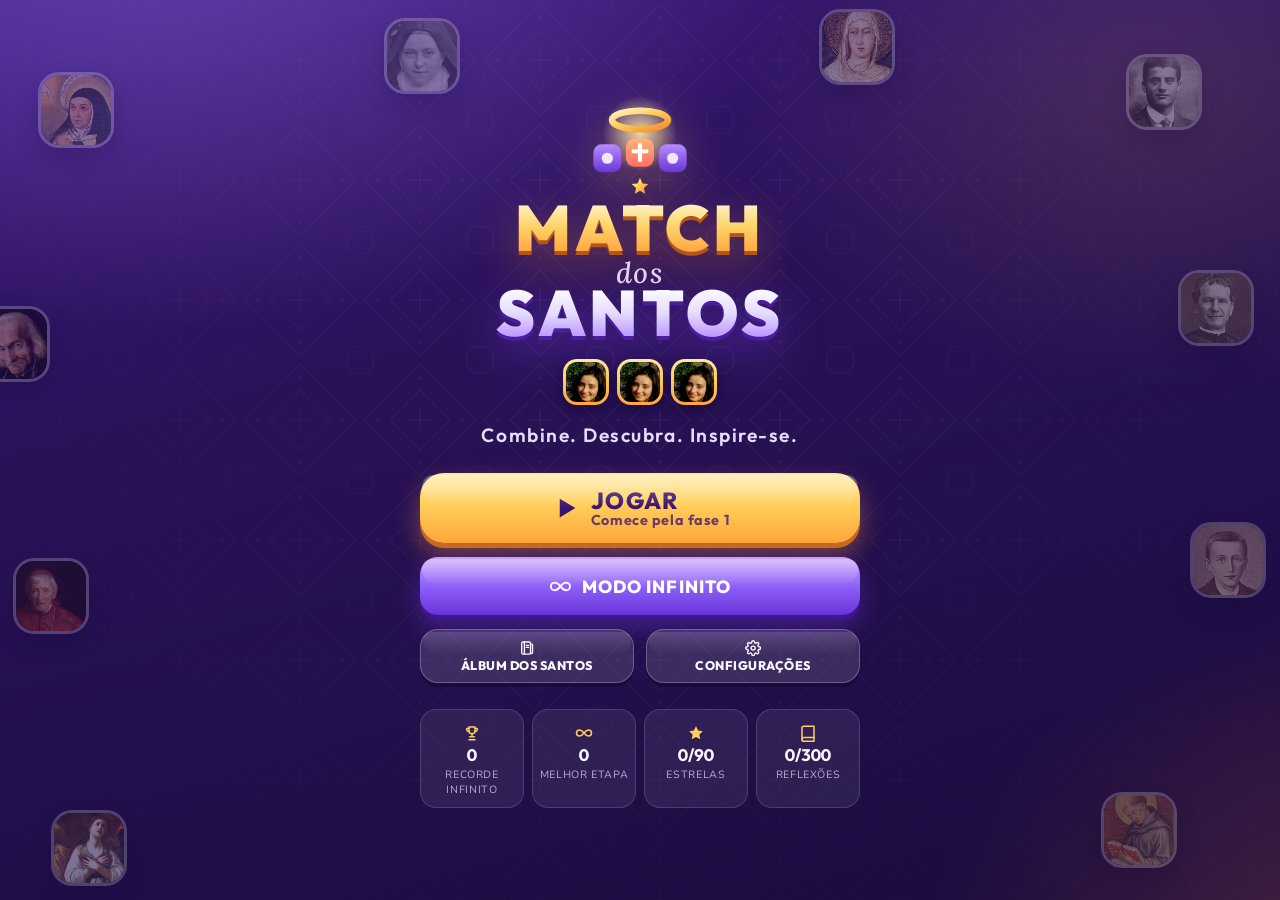
==== index.html @ 6ca476b7 "Implementa o jogo Match dos Santos (Match-3 em HTML/CSS/JS puro) - Tabuleiro 8x8 sem combinações ini" ====
<!doctype html>
<html lang="pt-BR">
  <head>
    <meta charset="utf-8" />
    <meta name="viewport" content="width=device-width, initial-scale=1, viewport-fit=cover" />
    <meta name="theme-color" content="#2a1257" />
    <meta name="description" content="Match dos Santos — um jogo de combinar peças com os retratos de 30 santos. Combine. Descubra. Inspire-se." />
    <meta name="apple-mobile-web-app-capable" content="yes" />
    <meta name="mobile-web-app-capable" content="yes" />
    <title>Match dos Santos</title>
    <link rel="icon" type="image/svg+xml" href="assets/icons/favicon.svg" />
    <link rel="preconnect" href="https://fonts.googleapis.com" />
    <link rel="preconnect" href="https://fonts.gstatic.com" crossorigin />
    <link href="https://fonts.googleapis.com/css2?family=Outfit:wght@500;600;700;800;900&family=Nunito+Sans:ital,wght@0,400;0,600;0,700;1,400&family=Lora:ital,wght@1,500&display=swap" rel="stylesheet" />
    <link rel="stylesheet" href="css/style.css" />
    <link rel="stylesheet" href="css/game.css" />
    <link rel="stylesheet" href="css/animations.css" />
    <link rel="stylesheet" href="css/responsive.css" />
  </head>
  <body data-current="loading">
    <div class="app-bg" aria-hidden="true"></div>

    <!-- Carregamento -->
    <section class="screen screen-loading active" data-screen="loading" aria-label="Carregando">
      <div class="loading-box">
        <img class="loading-logo" src="assets/icons/logo-mark.svg" alt="" />
        <h1 class="loading-title">Match dos Santos</h1>
        <div class="loading-track"><span id="loading-bar"></span></div>
        <p id="loading-label" class="loading-label">Preparando…</p>
        <div id="loading-error" class="loading-error" hidden></div>
        <noscript><p class="loading-error">Ative o JavaScript para jogar.</p></noscript>
      </div>
    </section>

    <!-- Tela inicial -->
    <section class="screen screen-home" data-screen="home" aria-label="Tela inicial" inert>
      <div class="home-tiles" id="home-tiles" aria-hidden="true"></div>
      <div class="home-content">
        <div class="logo" role="img" aria-label="Match dos Santos">
          <img class="logo-mark" src="assets/icons/logo-mark.svg" alt="" />
          <div class="logo-words" aria-hidden="true">
            <span class="logo-match">MATCH</span>
            <span class="logo-dos">dos</span>
            <span class="logo-santos">SANTOS</span>
          </div>
        </div>
        <div class="home-match" id="home-match" aria-hidden="true"></div>
        <p class="tagline">Combine. Descubra. Inspire-se.</p>

        <nav class="home-menu" aria-label="Menu principal">
          <button class="btn btn-primary btn-xl" id="btn-play" type="button" data-icon="play">
            <span class="btn-stack"><span>JOGAR</span><small id="btn-play-sub">Comece pela fase 1</small></span>
          </button>
          <button class="btn btn-secondary btn-lg" id="btn-endless" type="button" data-icon="infinity"><span>MODO INFINITO</span></button>
          <div class="home-row">
            <button class="btn btn-ghost" id="btn-album" type="button" data-icon="album"><span>ÁLBUM DOS SANTOS</span></button>
            <button class="btn btn-ghost" id="btn-settings" type="button" data-icon="settings"><span>CONFIGURAÇÕES</span></button>
          </div>
        </nav>

        <div class="home-records" id="home-records" aria-label="Recordes pessoais"></div>
      </div>
    </section>

    <!-- Mapa de fases -->
    <section class="screen screen-levels" data-screen="levels" aria-label="Fases" inert></section>

    <!-- Partida -->
    <section class="screen screen-game" data-screen="game" aria-label="Partida" inert></section>

    <!-- Álbum -->
    <section class="screen screen-album" data-screen="album" aria-label="Álbum dos Santos" inert></section>
    <section class="screen screen-saint" data-screen="saint" aria-label="Detalhes do santo" inert></section>

    <!-- Configurações -->
    <section class="screen screen-settings" data-screen="settings" aria-label="Configurações" inert></section>

    <div id="modal-root"></div>
    <div id="toast-root" class="toast-root" aria-live="polite"></div>
    <canvas id="fx-canvas" class="fx-canvas" aria-hidden="true"></canvas>

    <script type="module" src="js/main.js"></script>
  </body>
</html>
---- css/style.css ----
/* ==========================================================================
   Match dos Santos — estilos base, identidade visual e telas de menu
   ========================================================================== */

:root {
  /* Paleta */
  --c-deep: #160a33;
  --c-bg: #2a1257;
  --c-bg-2: #3d1a7a;
  --c-purple: #6a35d8;
  --c-violet: #8a5cf6;
  --c-lilac: #b48cff;
  --c-lavender: #e6dcff;
  --c-gold: #ffcf5a;
  --c-gold-2: #f5a623;
  --c-gold-soft: #fff1c1;
  --c-orange: #ff8a3d;
  --c-coral: #ff6f61;
  --c-white: #ffffff;
  --c-text: #fbf8ff;
  --c-muted: rgba(236, 226, 255, 0.72);
  --c-faint: rgba(236, 226, 255, 0.5);
  --c-danger: #ff5d6c;
  --c-success: #6fdc9b;

  /* Superfícies */
  --glass: rgba(255, 255, 255, 0.07);
  --glass-2: rgba(255, 255, 255, 0.12);
  --glass-3: rgba(255, 255, 255, 0.18);
  --stroke: rgba(255, 255, 255, 0.14);
  --stroke-2: rgba(255, 255, 255, 0.24);
  --card: linear-gradient(160deg, rgba(120, 72, 220, 0.32), rgba(40, 16, 92, 0.55));

  /* Gradientes */
  --g-gold: linear-gradient(180deg, #ffe9a3 0%, #ffcf5a 45%, #ffa53b 100%);
  --g-gold-text: linear-gradient(180deg, #fff6d6 0%, #ffd66b 45%, #ff9f3a 100%);
  --g-lilac: linear-gradient(180deg, #c3a2ff 0%, #8a5cf6 55%, #6a35d8 100%);
  --g-orange: linear-gradient(180deg, #ffb37a 0%, #ff8a3d 55%, #f0643a 100%);

  /* Forma */
  --r-s: 12px;
  --r: 18px;
  --r-l: 26px;
  --shadow-1: 0 8px 22px rgba(8, 0, 30, 0.38);
  --shadow-2: 0 18px 50px rgba(8, 0, 30, 0.5);
  --glow-gold: 0 0 26px rgba(255, 207, 90, 0.45);

  /* Tipografia */
  --f-display: 'Outfit', 'Segoe UI', system-ui, -apple-system, Roboto, sans-serif;
  --f-body: 'Nunito Sans', 'Segoe UI', system-ui, -apple-system, Roboto, sans-serif;
  --f-serif: 'Lora', Georgia, 'Times New Roman', serif;

  --safe-t: env(safe-area-inset-top, 0px);
  --safe-b: env(safe-area-inset-bottom, 0px);
  --safe-l: env(safe-area-inset-left, 0px);
  --safe-r: env(safe-area-inset-right, 0px);
  color-scheme: dark;
}

*,
*::before,
*::after {
  box-sizing: border-box;
}

html,
body {
  margin: 0;
  height: 100%;
}

body {
  font-family: var(--f-body);
  color: var(--c-text);
  background: var(--c-deep);
  overflow: hidden;
  -webkit-font-smoothing: antialiased;
  -webkit-tap-highlight-color: transparent;
  text-rendering: optimizeLegibility;
  overscroll-behavior: none;
}

img {
  max-width: 100%;
}

button {
  font: inherit;
  color: inherit;
}

h1,
h2,
h3,
h4 {
  font-family: var(--f-display);
  margin: 0;
  line-height: 1.15;
}

p {
  margin: 0;
}

:focus-visible {
  outline: 3px solid var(--c-gold);
  outline-offset: 3px;
}

[hidden] {
  display: none !important;
}

.icon {
  width: 1.25em;
  height: 1.25em;
  flex-shrink: 0;
  display: inline-block;
  vertical-align: middle;
}

.muted {
  color: var(--c-muted);
}

/* ---------- Fundo ---------- */
.app-bg {
  position: fixed;
  inset: 0;
  z-index: 0;
  background:
    radial-gradient(1100px 700px at 12% -10%, rgba(180, 140, 255, 0.35), transparent 60%),
    radial-gradient(900px 700px at 110% 110%, rgba(255, 138, 61, 0.22), transparent 55%),
    radial-gradient(700px 500px at 90% 10%, rgba(255, 207, 90, 0.12), transparent 60%),
    linear-gradient(165deg, #3a1880 0%, #2a1257 38%, #1a0b3d 100%);
}

.app-bg::after {
  content: '';
  position: absolute;
  inset: 0;
  background: url('../assets/backgrounds/pattern.svg') repeat;
  background-size: 120px 120px;
  opacity: 0.9;
  mask-image: radial-gradient(circle at 50% 40%, #000 0%, transparent 85%);
  -webkit-mask-image: radial-gradient(circle at 50% 40%, #000 0%, transparent 85%);
}

/* ---------- Telas ---------- */
.screen {
  position: fixed;
  inset: 0;
  z-index: 1;
  overflow-x: hidden;
  overflow-y: auto;
  overscroll-behavior: contain;
  padding: calc(var(--safe-t) + 0px) var(--safe-r) var(--safe-b) var(--safe-l);
  opacity: 0;
  visibility: hidden;
  transform: translateY(10px) scale(0.995);
  transition:
    opacity 0.32s ease,
    transform 0.32s ease,
    visibility 0s linear 0.32s;
}

.screen.active {
  opacity: 1;
  visibility: visible;
  transform: none;
  transition:
    opacity 0.32s ease,
    transform 0.32s ease,
    visibility 0s;
}

.screen-inner {
  width: min(1100px, 100%);
  margin: 0 auto;
  padding: 16px 16px 40px;
}

.screen-inner.narrow {
  width: min(720px, 100%);
}

.screen-header {
  display: flex;
  align-items: center;
  gap: 12px;
  padding: 6px 0 16px;
}

.screen-header.sticky {
  position: sticky;
  top: 8px;
  z-index: 5;
  padding: 10px 12px;
  margin-bottom: 8px;
  border-radius: 22px;
  background: rgba(36, 14, 80, 0.82);
  border: 1px solid var(--stroke);
  box-shadow: var(--shadow-1);
  backdrop-filter: blur(10px);
  -webkit-backdrop-filter: blur(10px);
}

.screen-title {
  flex: 1;
  min-width: 0;
}

.screen-title h1 {
  font-size: clamp(1.4rem, 3.4vw, 2rem);
  font-weight: 800;
  letter-spacing: 0.01em;
  outline: none;
}

.screen-title p {
  color: var(--c-muted);
  font-size: 0.92rem;
  margin-top: 2px;
}

.header-chip {
  display: inline-flex;
  align-items: center;
  gap: 6px;
  padding: 8px 14px;
  border-radius: 999px;
  background: var(--glass-2);
  border: 1px solid var(--stroke);
  font-family: var(--f-display);
  font-weight: 700;
}

.header-chip .icon {
  color: var(--c-gold);
}

/* ---------- Botões ---------- */
.btn {
  --btn-shadow: rgba(0, 0, 0, 0.35);
  position: relative;
  display: inline-flex;
  align-items: center;
  justify-content: center;
  gap: 10px;
  min-height: 50px;
  padding: 0 22px;
  border: 0;
  border-radius: 18px;
  font-family: var(--f-display);
  font-weight: 800;
  font-size: 1rem;
  letter-spacing: 0.06em;
  cursor: pointer;
  user-select: none;
  transition:
    transform 0.12s ease,
    box-shadow 0.12s ease,
    filter 0.2s ease;
}

.btn::after {
  content: '';
  position: absolute;
  inset: 2px 2px 50% 2px;
  border-radius: 16px 16px 30px 30px;
  background: linear-gradient(180deg, rgba(255, 255, 255, 0.35), rgba(255, 255, 255, 0));
  pointer-events: none;
}

.btn:hover {
  filter: brightness(1.06);
}

.btn:active {
  transform: translateY(3px);
}

.btn-primary {
  color: #3a1470;
  background: var(--g-gold);
  box-shadow:
    0 5px 0 #c86a1e,
    0 12px 26px rgba(255, 150, 60, 0.4);
}

.btn-primary:active {
  box-shadow:
    0 2px 0 #c86a1e,
    0 6px 14px rgba(255, 150, 60, 0.35);
}

.btn-secondary {
  color: #fff;
  background: var(--g-lilac);
  box-shadow:
    0 5px 0 #3b1890,
    0 12px 26px rgba(106, 53, 216, 0.45);
}

.btn-secondary:active {
  box-shadow:
    0 2px 0 #3b1890,
    0 6px 14px rgba(106, 53, 216, 0.4);
}

.btn-ghost {
  color: var(--c-text);
  background: var(--glass-2);
  border: 1px solid var(--stroke-2);
  box-shadow: 0 4px 0 rgba(10, 0, 40, 0.35);
}

.btn-ghost::after {
  opacity: 0.35;
}

.btn-ghost:active {
  box-shadow: 0 1px 0 rgba(10, 0, 40, 0.35);
}

.btn-danger {
  color: #fff;
  background: linear-gradient(180deg, #ff8a95, #ff5d6c 55%, #e03a50);
  box-shadow: 0 4px 0 #9c1f35;
}

.btn-xl {
  min-height: 70px;
  font-size: 1.45rem;
  border-radius: 24px;
}

.btn-xl::after {
  border-radius: 22px 22px 40px 40px;
}

.btn-lg {
  min-height: 58px;
  font-size: 1.1rem;
}

.btn-sm {
  min-height: 38px;
  padding: 0 16px;
  font-size: 0.85rem;
  border-radius: 14px;
}

.btn .icon {
  width: 1.3em;
  height: 1.3em;
}

.btn-stack {
  display: flex;
  flex-direction: column;
  align-items: flex-start;
  line-height: 1.05;
}

.btn-stack small {
  font-size: 0.62em;
  letter-spacing: 0.04em;
  font-weight: 700;
  opacity: 0.75;
  text-transform: none;
}

.icon-btn {
  display: inline-grid;
  place-items: center;
  width: 44px;
  height: 44px;
  flex-shrink: 0;
  border-radius: 14px;
  border: 1px solid var(--stroke);
  background: var(--glass-2);
  color: var(--c-text);
  cursor: pointer;
  transition:
    background 0.2s,
    transform 0.12s;
}

.icon-btn:hover {
  background: var(--glass-3);
}

.icon-btn:active {
  transform: scale(0.94);
}

.icon-btn .icon {
  width: 22px;
  height: 22px;
}

/* ---------- Barras ---------- */
.bar {
  position: relative;
  display: block;
  height: 10px;
  border-radius: 999px;
  background: rgba(10, 0, 40, 0.45);
  box-shadow: inset 0 1px 3px rgba(0, 0, 0, 0.4);
  overflow: hidden;
}

.bar > span {
  position: absolute;
  inset: 0 auto 0 0;
  width: 100%;
  border-radius: inherit;
  background: var(--g-gold);
  box-shadow: 0 0 12px rgba(255, 207, 90, 0.6);
  transform-origin: left center;
  transition:
    transform 0.45s cubic-bezier(0.2, 0.8, 0.2, 1),
    width 0.45s;
}

.bar.small {
  height: 6px;
}

.tag {
  display: inline-flex;
  align-items: center;
  gap: 4px;
  padding: 3px 10px;
  border-radius: 999px;
  font-size: 0.74rem;
  font-weight: 700;
  letter-spacing: 0.02em;
  white-space: nowrap;
}

.tag .icon {
  width: 13px;
  height: 13px;
}

.tag-theme {
  background: rgba(180, 140, 255, 0.22);
  color: var(--c-lavender);
  border: 1px solid rgba(180, 140, 255, 0.35);
}

.tag-virtue {
  background: rgba(255, 207, 90, 0.18);
  color: var(--c-gold-soft);
  border: 1px solid rgba(255, 207, 90, 0.4);
}

/* ---------- Segmentado ---------- */
.segmented {
  display: inline-flex;
  gap: 4px;
  padding: 4px;
  border-radius: 16px;
  background: rgba(10, 0, 40, 0.4);
  border: 1px solid var(--stroke);
}

.segmented button {
  border: 0;
  background: transparent;
  color: var(--c-muted);
  padding: 8px 16px;
  border-radius: 12px;
  font-family: var(--f-display);
  font-weight: 700;
  font-size: 0.9rem;
  cursor: pointer;
  transition:
    background 0.2s,
    color 0.2s;
}

.segmented button.active {
  background: var(--g-lilac);
  color: #fff;
  box-shadow: 0 3px 10px rgba(106, 53, 216, 0.45);
}

.segmented.small button {
  padding: 6px 12px;
  font-size: 0.82rem;
}

/* ==========================================================================
   Carregamento
   ========================================================================== */
.screen-loading {
  display: grid;
  place-items: center;
}

.loading-box {
  width: min(360px, 86vw);
  text-align: center;
}

.loading-logo {
  width: 110px;
  height: 110px;
  animation: floaty 3s ease-in-out infinite;
}

.loading-title {
  font-size: 1.6rem;
  font-weight: 900;
  margin: 8px 0 18px;
  background: var(--g-gold-text);
  -webkit-background-clip: text;
  background-clip: text;
  color: transparent;
}

.loading-track {
  height: 10px;
  border-radius: 999px;
  background: rgba(10, 0, 40, 0.5);
  overflow: hidden;
}

.loading-track span {
  display: block;
  height: 100%;
  background: var(--g-gold);
  transform: scaleX(0);
  transform-origin: left;
  transition: transform 0.3s ease;
}

.loading-label {
  margin-top: 12px;
  color: var(--c-muted);
  font-size: 0.9rem;
}

.loading-error {
  margin-top: 18px;
  padding: 16px;
  border-radius: var(--r);
  background: rgba(255, 93, 108, 0.14);
  border: 1px solid rgba(255, 93, 108, 0.45);
  text-align: left;
  display: grid;
  gap: 10px;
  line-height: 1.45;
}

/* ==========================================================================
   Tela inicial
   ========================================================================== */
.screen-home {
  display: grid;
  place-items: center;
}

.home-tiles {
  position: fixed;
  inset: 0;
  pointer-events: none;
  overflow: hidden;
}

.float-tile {
  position: absolute;
  width: clamp(48px, 7vw, 76px);
  height: clamp(48px, 7vw, 76px);
  object-fit: cover;
  border-radius: 28%;
  border: 3px solid rgba(255, 255, 255, 0.5);
  box-shadow: 0 10px 24px rgba(10, 0, 40, 0.45);
  opacity: 0.42;
  animation: floatTile 10s ease-in-out infinite;
}

.home-content {
  position: relative;
  z-index: 1;
  width: min(440px, 100%);
  padding: 28px 20px calc(28px + var(--safe-b));
  display: flex;
  flex-direction: column;
  align-items: center;
  text-align: center;
}

.logo {
  display: flex;
  flex-direction: column;
  align-items: center;
}

.logo-mark {
  width: clamp(84px, 22vw, 112px);
  height: auto;
  filter: drop-shadow(0 10px 22px rgba(255, 190, 80, 0.35));
  animation: floaty 4s ease-in-out infinite;
}

.logo-words {
  display: flex;
  flex-direction: column;
  align-items: center;
  margin-top: -4px;
  line-height: 0.88;
}

.logo-match,
.logo-santos {
  font-family: var(--f-display);
  font-weight: 900;
  letter-spacing: 0.06em;
  font-size: clamp(2.7rem, 12vw, 4rem);
}

.logo-match {
  background: var(--g-gold-text);
  -webkit-background-clip: text;
  background-clip: text;
  color: transparent;
  filter: drop-shadow(0 4px 0 #b4561c) drop-shadow(0 12px 22px rgba(255, 150, 60, 0.35));
}

.logo-dos {
  font-family: var(--f-serif);
  font-style: italic;
  font-weight: 500;
  font-size: clamp(1.3rem, 5vw, 1.8rem);
  color: var(--c-lavender);
  margin: 4px 0 0;
  letter-spacing: 0.04em;
}

.logo-santos {
  background: linear-gradient(180deg, #ffffff 0%, #e6dcff 50%, #b48cff 100%);
  -webkit-background-clip: text;
  background-clip: text;
  color: transparent;
  filter: drop-shadow(0 4px 0 #4a1f9e) drop-shadow(0 12px 22px rgba(106, 53, 216, 0.5));
}

.home-match {
  display: flex;
  gap: 8px;
  margin: 18px 0 6px;
  height: 52px;
}

.demo-tile {
  width: 46px;
  height: 46px;
  border-radius: 14px;
  padding: 3px;
  background: var(--g-gold);
  box-shadow: 0 6px 14px rgba(10, 0, 40, 0.4);
  animation: demoDrop 0.45s cubic-bezier(0.3, 1.4, 0.5, 1) both;
}

.demo-tile img {
  width: 100%;
  height: 100%;
  border-radius: 11px;
  object-fit: cover;
  display: block;
}

.home-match.matching .demo-tile {
  animation: demoPop 0.65s ease-in forwards;
}

.tagline {
  font-family: var(--f-display);
  font-weight: 600;
  font-size: clamp(1rem, 3.6vw, 1.2rem);
  letter-spacing: 0.08em;
  color: var(--c-lavender);
  margin: 6px 0 26px;
}

.home-menu {
  width: 100%;
  display: grid;
  gap: 14px;
}

.home-menu .btn-xl {
  width: 100%;
}

.home-menu .btn-xl .icon {
  width: 30px;
  height: 30px;
}

.home-row {
  display: grid;
  grid-template-columns: 1fr 1fr;
  gap: 12px;
}

.home-row .btn {
  font-size: 0.78rem;
  letter-spacing: 0.04em;
  padding: 0 10px;
  min-height: 54px;
  flex-direction: column;
  gap: 2px;
}

.home-records {
  width: 100%;
  margin-top: 26px;
  display: grid;
  grid-template-columns: repeat(4, 1fr);
  gap: 8px;
}

.record {
  display: flex;
  flex-direction: column;
  align-items: center;
  gap: 2px;
  padding: 10px 4px;
  border-radius: 16px;
  background: var(--glass);
  border: 1px solid var(--stroke);
}

.record-icon .icon {
  width: 18px;
  height: 18px;
  color: var(--c-gold);
}

.record strong {
  font-family: var(--f-display);
  font-size: 1.05rem;
  font-variant-numeric: tabular-nums;
}

.record span:last-child {
  font-size: 0.66rem;
  color: var(--c-muted);
  text-transform: uppercase;
  letter-spacing: 0.06em;
}

/* ==========================================================================
   Mapa de fases
   ========================================================================== */
.map-inner {
  width: min(560px, 100%);
}

.map {
  position: relative;
  padding: 10px 0 60px;
}

.map-road {
  position: absolute;
  inset: 0;
  width: 100%;
  height: 100%;
  pointer-events: none;
  overflow: visible;
}

.map-road path {
  fill: none;
  stroke-linecap: round;
}

.map-road .road-base {
  stroke: rgba(255, 255, 255, 0.12);
  stroke-width: 14;
}

.map-road .road-dash {
  stroke: rgba(230, 220, 255, 0.45);
  stroke-width: 3;
  stroke-dasharray: 2 12;
}

.map-road .road-done {
  stroke: url(#roadGold);
  stroke-width: 6;
}

.map-path {
  position: relative;
  display: flex;
  flex-direction: column;
  align-items: center;
  gap: 18px;
}

.map-chapter {
  margin: 18px 0 4px;
  z-index: 1;
}

.map-chapter span {
  display: inline-block;
  padding: 8px 20px;
  border-radius: 999px;
  font-family: var(--f-display);
  font-weight: 800;
  letter-spacing: 0.08em;
  text-transform: uppercase;
  font-size: 0.82rem;
  color: #3a1470;
  background: var(--g-gold);
  box-shadow: 0 4px 0 #c86a1e, var(--glow-gold);
}

.map-step {
  width: 100%;
  display: flex;
  justify-content: center;
}

.level-node {
  position: relative;
  display: flex;
  flex-direction: column;
  align-items: center;
  gap: 4px;
  border: 0;
  background: none;
  cursor: pointer;
  transform: translateX(calc(var(--x, 0) * min(120px, 24vw)));
  padding: 0;
  z-index: 1;
}

.node-orb {
  position: relative;
  display: grid;
  place-items: center;
  width: 68px;
  height: 68px;
  border-radius: 50%;
  font-family: var(--f-display);
  font-weight: 900;
  font-size: 1.55rem;
  transition: transform 0.15s ease;
}

.level-node:hover .node-orb {
  transform: scale(1.06);
}

.level-node:active .node-orb {
  transform: scale(0.95);
}

.state-available .node-orb {
  color: #3a1470;
  background: var(--g-gold);
  box-shadow:
    0 5px 0 #c86a1e,
    0 0 0 5px rgba(255, 255, 255, 0.18),
    0 10px 24px rgba(255, 150, 60, 0.45);
}

.state-completed .node-orb {
  color: #fff;
  background: var(--g-lilac);
  box-shadow:
    0 5px 0 #3b1890,
    0 0 0 4px rgba(255, 207, 90, 0.85),
    0 10px 24px rgba(106, 53, 216, 0.5);
}

.state-locked .node-orb {
  color: rgba(255, 255, 255, 0.5);
  background: rgba(30, 12, 70, 0.85);
  box-shadow:
    0 4px 0 rgba(0, 0, 0, 0.35),
    inset 0 0 0 2px rgba(255, 255, 255, 0.12);
}

.node-lock .icon {
  width: 24px;
  height: 24px;
}

.level-node.current .node-orb {
  animation: nodePulse 1.8s ease-in-out infinite;
}

.node-face {
  position: absolute;
  top: -8px;
  right: -16px;
  width: 34px;
  height: 34px;
  object-fit: cover;
  border-radius: 50%;
  border: 3px solid #fff;
  box-shadow: 0 4px 10px rgba(0, 0, 0, 0.4);
}

.state-locked .node-face {
  filter: grayscale(1) brightness(0.7);
  border-color: rgba(255, 255, 255, 0.4);
}

.node-name {
  font-family: var(--f-display);
  font-weight: 700;
  font-size: 0.78rem;
  color: var(--c-lavender);
  padding: 2px 10px;
  border-radius: 999px;
  background: rgba(20, 8, 50, 0.6);
  white-space: nowrap;
}

.state-locked .node-name {
  opacity: 0.55;
}

.node-stars {
  display: flex;
  gap: 2px;
  margin-top: -2px;
}

.node-stars span .icon {
  width: 16px;
  height: 16px;
  color: rgba(255, 255, 255, 0.22);
}

.node-stars span.on .icon {
  color: var(--c-gold);
  filter: drop-shadow(0 0 4px rgba(255, 207, 90, 0.8));
}

/* Apresentação da fase */
.level-preview h4 {
  font-size: 0.78rem;
  text-transform: uppercase;
  letter-spacing: 0.1em;
  color: var(--c-gold);
  margin: 16px 0 8px;
}

.preview-hero {
  display: flex;
  align-items: center;
  gap: 12px;
  padding: 10px;
  border-radius: 18px;
  background: var(--glass);
  border: 1px solid var(--stroke);
}

.preview-hero img {
  width: 58px;
  height: 58px;
  border-radius: 16px;
  object-fit: cover;
  border: 3px solid var(--c-gold);
}

.preview-hero span {
  font-weight: 700;
}

.preview-moves {
  display: flex;
  align-items: center;
  gap: 8px;
  margin-top: 12px;
  color: var(--c-lavender);
}

.preview-moves strong {
  font-family: var(--f-display);
  font-size: 1.2rem;
  color: #fff;
}

.goal-list {
  list-style: none;
  margin: 0;
  padding: 0;
  display: grid;
  gap: 8px;
}

.goal-list li {
  display: flex;
  align-items: center;
  gap: 10px;
  padding: 8px 12px;
  border-radius: 14px;
  background: var(--glass);
  border: 1px solid var(--stroke);
  font-weight: 600;
}

.goal-list li img {
  width: 34px;
  height: 34px;
  border-radius: 10px;
  object-fit: cover;
}

.goal-icon {
  display: grid;
  place-items: center;
  width: 34px;
  height: 34px;
  border-radius: 10px;
  background: rgba(255, 207, 90, 0.16);
  color: var(--c-gold);
  flex-shrink: 0;
}

.goal-list li.done .goal-icon {
  background: rgba(111, 220, 155, 0.2);
  color: var(--c-success);
}

.pool-row {
  display: flex;
  flex-wrap: wrap;
  gap: 6px;
}

.pool-row img {
  width: 42px;
  height: 42px;
  border-radius: 12px;
  object-fit: cover;
  border: 2px solid rgba(255, 255, 255, 0.4);
}

.preview-stars {
  display: grid;
  grid-template-columns: repeat(3, 1fr);
  gap: 8px;
}

.pstar {
  display: flex;
  flex-direction: column;
  align-items: center;
  padding: 8px 4px;
  border-radius: 14px;
  background: var(--glass);
  border: 1px solid var(--stroke);
  color: rgba(255, 255, 255, 0.35);
}

.pstar .icon {
  width: 16px;
  height: 16px;
}

.pstar.on {
  color: var(--c-gold);
  border-color: rgba(255, 207, 90, 0.5);
}

.pstar small {
  color: var(--c-muted);
  font-weight: 700;
  margin-top: 2px;
}

.preview-best {
  margin-top: 12px;
  color: var(--c-muted);
}

/* ==========================================================================
   Álbum
   ========================================================================== */
.album-summary {
  display: grid;
  grid-template-columns: auto auto 1fr;
  gap: 12px;
  align-items: center;
  padding: 14px 16px;
  border-radius: var(--r);
  background: var(--card);
  border: 1px solid var(--stroke);
  margin-bottom: 14px;
}

.stat {
  display: flex;
  flex-direction: column;
  min-width: 80px;
}

.stat strong {
  font-family: var(--f-display);
  font-size: 1.35rem;
  font-variant-numeric: tabular-nums;
}

.stat span {
  font-size: 0.72rem;
  color: var(--c-muted);
  text-transform: uppercase;
  letter-spacing: 0.06em;
}

.album-meter small {
  display: block;
  margin-top: 6px;
  color: var(--c-muted);
  font-size: 0.78rem;
}

.album-grid {
  display: grid;
  grid-template-columns: repeat(auto-fill, minmax(150px, 1fr));
  gap: 12px;
  margin-top: 14px;
}

.saint-card {
  display: flex;
  flex-direction: column;
  align-items: stretch;
  gap: 6px;
  padding: 10px;
  text-align: left;
  border-radius: 20px;
  border: 1px solid var(--stroke);
  background: var(--card);
  cursor: pointer;
  box-shadow: var(--shadow-1);
  transition:
    transform 0.15s ease,
    border-color 0.2s;
}

.saint-card:hover {
  transform: translateY(-3px);
  border-color: var(--stroke-2);
}

.saint-card-img {
  position: relative;
  aspect-ratio: 1;
  border-radius: 16px;
  overflow: hidden;
  background: rgba(10, 0, 40, 0.4);
}

.saint-card-img img {
  width: 100%;
  height: 100%;
  object-fit: cover;
  display: block;
}

.state-locked .saint-card-img img {
  filter: grayscale(1) brightness(0.55) contrast(0.9);
}

.card-lock,
.card-done {
  position: absolute;
  display: grid;
  place-items: center;
  width: 36px;
  height: 36px;
  border-radius: 50%;
}

.card-lock {
  inset: 50% auto auto 50%;
  transform: translate(-50%, -50%);
  background: rgba(20, 8, 50, 0.75);
  border: 1px solid var(--stroke-2);
}

.card-done {
  top: 8px;
  right: 8px;
  background: var(--g-gold);
  color: #3a1470;
  box-shadow: var(--glow-gold);
}

.state-complete {
  border-color: rgba(255, 207, 90, 0.6);
  box-shadow:
    var(--shadow-1),
    0 0 0 1px rgba(255, 207, 90, 0.3),
    0 0 22px rgba(255, 207, 90, 0.2);
}

.saint-card-name {
  font-family: var(--f-display);
  font-weight: 700;
  font-size: 0.95rem;
  line-height: 1.2;
  min-height: 2.4em;
}

.saint-card-count {
  font-size: 0.78rem;
  color: var(--c-muted);
}

.saint-card-state {
  font-size: 0.68rem;
  font-weight: 800;
  text-transform: uppercase;
  letter-spacing: 0.08em;
  color: var(--c-lilac);
}

.state-discovered .saint-card-state {
  color: var(--c-lavender);
}

.state-complete .saint-card-state {
  color: var(--c-gold);
}

.state-locked .saint-card-state {
  color: var(--c-faint);
}

.empty-note {
  grid-column: 1 / -1;
  text-align: center;
  padding: 30px;
  color: var(--c-muted);
}

/* Detalhes do santo */
.detail-nav {
  display: flex;
  gap: 8px;
}

.saint-hero {
  display: grid;
  grid-template-columns: minmax(220px, 340px) 1fr;
  gap: 22px;
  padding: 18px;
  border-radius: var(--r-l);
  background: var(--card);
  border: 1px solid var(--stroke);
  box-shadow: var(--shadow-2);
}

.saint-hero-img {
  aspect-ratio: 1;
  border-radius: 24px;
  overflow: hidden;
  border: 4px solid rgba(255, 207, 90, 0.85);
  box-shadow: var(--glow-gold);
  background: rgba(10, 0, 40, 0.4);
}

.saint-hero-img img {
  width: 100%;
  height: 100%;
  object-fit: cover;
  display: block;
}

.saint-hero.state-locked .saint-hero-img img {
  filter: grayscale(0.85) brightness(0.75);
}

.saint-hero-info h2 {
  font-size: clamp(1.4rem, 3vw, 2rem);
  font-weight: 800;
}

.hero-stats {
  display: flex;
  flex-wrap: wrap;
  gap: 18px;
  margin: 14px 0 10px;
}

.bio {
  margin-top: 18px;
}

.bio h3,
.refl-section h3 {
  font-size: 0.82rem;
  text-transform: uppercase;
  letter-spacing: 0.1em;
  color: var(--c-gold);
  margin-bottom: 8px;
}

.bio p {
  line-height: 1.6;
}

.bio-facts {
  margin: 10px 0 0;
  padding-left: 18px;
  color: var(--c-lavender);
}

.refl-section {
  margin-top: 22px;
}

.refl-section h3 small {
  color: var(--c-muted);
  text-transform: none;
  letter-spacing: 0;
  font-family: var(--f-body);
  font-weight: 600;
}

.editor-note {
  padding: 10px 14px;
  border-radius: 14px;
  background: rgba(255, 138, 61, 0.15);
  border: 1px solid rgba(255, 138, 61, 0.4);
  font-size: 0.88rem;
  margin-bottom: 10px;
}

.refl-list {
  list-style: none;
  margin: 0;
  padding: 0;
  display: grid;
  gap: 10px;
}

.refl-item {
  border-radius: 18px;
  background: var(--glass);
  border: 1px solid var(--stroke);
  overflow: hidden;
}

.refl-item.open {
  background: var(--card);
}

.refl-item.editor-only {
  border-style: dashed;
}

.refl-head {
  display: flex;
  align-items: center;
  gap: 10px;
  padding: 12px 14px;
  cursor: default;
  list-style: none;
  flex-wrap: wrap;
}

.refl-head::-webkit-details-marker {
  display: none;
}

details > .refl-head {
  cursor: pointer;
}

details > .refl-head::after {
  content: '';
  margin-left: auto;
  width: 10px;
  height: 10px;
  border-right: 2px solid var(--c-lavender);
  border-bottom: 2px solid var(--c-lavender);
  transform: rotate(45deg);
  transition: transform 0.2s;
}

details[open] > .refl-head::after {
  transform: rotate(-135deg);
}

.refl-num {
  display: grid;
  place-items: center;
  width: 30px;
  height: 30px;
  border-radius: 10px;
  background: rgba(255, 207, 90, 0.18);
  color: var(--c-gold);
  font-family: var(--f-display);
  font-weight: 800;
  flex-shrink: 0;
}

.refl-item.locked .refl-num,
.refl-item.placeholder .refl-num {
  background: rgba(255, 255, 255, 0.08);
  color: var(--c-faint);
}

.refl-title {
  font-family: var(--f-display);
  font-weight: 700;
  flex: 1 1 160px;
}

.refl-item.locked .refl-title,
.refl-item.placeholder .refl-title {
  color: var(--c-faint);
  font-weight: 600;
}

.refl-lock {
  color: var(--c-faint);
}

.refl-status {
  font-size: 0.7rem;
  padding: 2px 8px;
  border-radius: 999px;
  background: rgba(180, 140, 255, 0.2);
  color: var(--c-lavender);
}

.refl-status.warn {
  background: rgba(255, 138, 61, 0.22);
  color: #ffd2b5;
}

.refl-body {
  padding: 0 16px 16px 54px;
  display: grid;
  gap: 10px;
  justify-items: start;
}

/* ==========================================================================
   Configurações
   ========================================================================== */
.set-card {
  padding: 8px 18px 12px;
  border-radius: var(--r);
  background: var(--card);
  border: 1px solid var(--stroke);
  margin-bottom: 14px;
}

.set-card h2 {
  display: flex;
  align-items: center;
  gap: 10px;
  font-size: 1.05rem;
  padding: 12px 0 6px;
}

.set-card h2 .icon {
  color: var(--c-gold);
}

.set-row {
  display: flex;
  align-items: center;
  justify-content: space-between;
  gap: 14px;
  padding: 12px 0;
  border-top: 1px solid rgba(255, 255, 255, 0.07);
  flex-wrap: wrap;
}

.set-text {
  display: flex;
  flex-direction: column;
  gap: 2px;
  flex: 1 1 200px;
}

.set-text small {
  color: var(--c-muted);
  font-size: 0.82rem;
}

.set-note {
  color: var(--c-muted);
  font-size: 0.88rem;
  padding: 4px 0 8px;
}

.set-footer {
  text-align: center;
  color: var(--c-faint);
  font-size: 0.8rem;
  margin-top: 18px;
}

.switch {
  position: relative;
  width: 54px;
  height: 32px;
  flex-shrink: 0;
}

.switch input {
  position: absolute;
  inset: 0;
  opacity: 0;
  margin: 0;
  cursor: pointer;
  z-index: 1;
}

.switch-ui {
  position: absolute;
  inset: 0;
  border-radius: 999px;
  background: rgba(10, 0, 40, 0.55);
  border: 1px solid var(--stroke-2);
  transition: background 0.2s;
}

.switch-ui::after {
  content: '';
  position: absolute;
  top: 3px;
  left: 3px;
  width: 24px;
  height: 24px;
  border-radius: 50%;
  background: #fff;
  box-shadow: 0 2px 6px rgba(0, 0, 0, 0.35);
  transition: transform 0.2s cubic-bezier(0.3, 1.4, 0.5, 1);
}

.switch input:checked + .switch-ui {
  background: var(--g-gold);
}

.switch input:checked + .switch-ui::after {
  transform: translateX(22px);
}

.switch input:focus-visible + .switch-ui {
  outline: 3px solid var(--c-gold);
  outline-offset: 2px;
}

input[type='range'] {
  flex: 1 1 180px;
  max-width: 260px;
  accent-color: var(--c-gold);
  height: 28px;
}

.diag ul {
  list-style: none;
  margin: 0 0 8px;
  padding: 0;
  display: grid;
  gap: 6px;
}

.diag li {
  display: flex;
  gap: 8px;
  align-items: flex-start;
  font-size: 0.88rem;
  line-height: 1.4;
}

.diag li.ok .diag-icon {
  color: var(--c-success);
}

.diag li.warn .diag-icon {
  color: var(--c-orange);
}

/* ==========================================================================
   Janelas (modais) e avisos
   ========================================================================== */
.modal-overlay {
  position: fixed;
  inset: 0;
  z-index: 50;
  display: grid;
  place-items: center;
  padding: calc(16px + var(--safe-t)) 16px calc(16px + var(--safe-b));
  background: rgba(12, 4, 32, 0.62);
  backdrop-filter: blur(6px);
  -webkit-backdrop-filter: blur(6px);
  animation: fadeIn 0.2s ease both;
  overflow-y: auto;
}

.modal-overlay.closing {
  animation: fadeOut 0.2s ease forwards;
}

.modal {
  position: relative;
  width: min(460px, 100%);
  max-height: calc(100dvh - 32px);
  overflow-y: auto;
  padding: 26px 22px 22px;
  border-radius: 28px;
  background:
    radial-gradient(400px 200px at 50% -20%, rgba(255, 207, 90, 0.18), transparent 70%),
    linear-gradient(170deg, #4a2196 0%, #2d1363 60%, #241052 100%);
  border: 1px solid var(--stroke-2);
  box-shadow: var(--shadow-2), inset 0 1px 0 rgba(255, 255, 255, 0.15);
  animation: modalIn 0.32s cubic-bezier(0.2, 1.3, 0.4, 1) both;
}

.modal-overlay.closing .modal {
  animation: modalOut 0.2s ease forwards;
}

.modal-close {
  position: absolute;
  top: 12px;
  right: 12px;
  width: 38px;
  height: 38px;
}

.modal-eyebrow {
  font-family: var(--f-display);
  font-size: 0.76rem;
  font-weight: 700;
  letter-spacing: 0.12em;
  text-transform: uppercase;
  color: var(--c-gold);
  margin-bottom: 4px;
  padding-right: 40px;
}

.modal-title {
  font-size: 1.6rem;
  font-weight: 800;
  padding-right: 40px;
}

.modal-body {
  margin-top: 12px;
  line-height: 1.5;
  color: var(--c-lavender);
}

.modal-actions {
  display: flex;
  flex-wrap: wrap;
  gap: 10px;
  margin-top: 20px;
}

.modal-actions .btn {
  flex: 1 1 120px;
}

.modal-actions .btn-primary {
  flex-grow: 2;
}

.toast-root {
  position: fixed;
  left: 50%;
  bottom: calc(24px + var(--safe-b));
  transform: translateX(-50%);
  z-index: 60;
  display: grid;
  gap: 8px;
  justify-items: center;
  pointer-events: none;
  width: min(420px, 92vw);
}

.toast {
  padding: 12px 20px;
  border-radius: 999px;
  background: rgba(30, 12, 70, 0.95);
  border: 1px solid var(--stroke-2);
  box-shadow: var(--shadow-1);
  font-weight: 700;
  text-align: center;
  animation: toastIn 0.3s ease both;
}

.toast.out {
  animation: fadeOut 0.35s ease forwards;
}

.fx-canvas {
  position: fixed;
  inset: 0;
  z-index: 55;
  pointer-events: none;
}

/* Tutorial */
.tutorial {
  list-style: none;
  margin: 0;
  padding: 0;
  display: grid;
  gap: 14px;
}

.tutorial li {
  display: flex;
  gap: 12px;
  align-items: flex-start;
}

.tutorial strong {
  font-family: var(--f-display);
  color: #fff;
}

.tutorial p {
  font-size: 0.92rem;
  margin-top: 2px;
}

.tut-icon {
  display: grid;
  place-items: center;
  width: 40px;
  height: 40px;
  border-radius: 12px;
  background: rgba(255, 207, 90, 0.16);
  color: var(--c-gold);
  flex-shrink: 0;
}
---- css/game.css ----
/* ==========================================================================
   Match dos Santos — tela da partida: HUD, tabuleiro, peças, painel e resultados
   ========================================================================== */

.screen-game {
  overflow: hidden;
  padding: calc(var(--safe-t) + 8px) calc(var(--safe-r) + 8px) calc(var(--safe-b) + 8px) calc(var(--safe-l) + 8px);
}

.game-layout {
  --board-size: 360px;
  --side-w: 360px;
  height: 100%;
  width: 100%;
  display: grid;
  gap: 10px;
}

/* --- Layout vertical (celular / retrato): HUD, tabuleiro, painel --- */
.game-layout.is-bottom {
  grid-template-columns: minmax(0, 1fr);
  grid-template-rows: auto auto minmax(0, 1fr);
  grid-template-areas: 'hud' 'board' 'panel';
  justify-items: center;
}

.game-layout.is-bottom .game-side {
  display: contents;
}

.game-layout.is-bottom .hud,
.game-layout.is-bottom .reflection-panel {
  width: min(100%, max(var(--board-size), 340px));
}

.game-layout .hud {
  grid-area: hud;
}

.game-layout .board-area {
  grid-area: board;
}

.game-layout .reflection-panel {
  grid-area: panel;
}

/* --- Layout lateral (computador / paisagem): tabuleiro | HUD + painel --- */
.game-layout.is-side {
  grid-template-columns: minmax(0, var(--board-size)) var(--side-w);
  grid-template-rows: minmax(0, 1fr);
  grid-template-areas: 'board side';
  justify-content: center;
  column-gap: clamp(12px, 2vw, 32px);
}

.game-layout.is-side .game-side {
  grid-area: side;
  display: flex;
  flex-direction: column;
  gap: 12px;
  min-height: 0;
  height: min(100%, max(var(--board-size), 520px));
  align-self: center;
}

.game-layout.is-side .reflection-panel {
  flex: 1;
  min-height: 0;
}

.board-area {
  display: grid;
  place-items: center;
  min-width: 0;
  min-height: 0;
}

/* ==========================================================================
   HUD
   ========================================================================== */
.hud {
  display: grid;
  gap: 8px;
  padding: 10px 12px;
  border-radius: 22px;
  background: var(--card);
  border: 1px solid var(--stroke);
  box-shadow: var(--shadow-1);
}

.hud-row {
  display: flex;
  align-items: center;
  gap: 10px;
  min-width: 0;
}

.hud-back {
  width: 42px;
  height: 42px;
}

.hud-title {
  display: flex;
  flex-direction: column;
  min-width: 0;
  flex: 1;
}

.hud-mode {
  font-family: var(--f-display);
  font-size: 0.7rem;
  font-weight: 800;
  letter-spacing: 0.12em;
  text-transform: uppercase;
  color: var(--c-gold);
}

.hud-sub {
  font-family: var(--f-display);
  font-weight: 700;
  font-size: 1.05rem;
  white-space: nowrap;
  overflow: hidden;
  text-overflow: ellipsis;
}

.hud-score {
  display: flex;
  flex-direction: column;
  align-items: flex-end;
}

.hud-score span {
  font-size: 0.66rem;
  font-weight: 800;
  letter-spacing: 0.1em;
  text-transform: uppercase;
  color: var(--c-muted);
}

.hud-score-value {
  font-family: var(--f-display);
  font-size: 1.4rem;
  font-weight: 800;
  font-variant-numeric: tabular-nums;
  background: var(--g-gold-text);
  -webkit-background-clip: text;
  background-clip: text;
  color: transparent;
  display: inline-block;
}

.hud-score-value.bump {
  animation: scoreBump 0.35s ease;
}

.hud-moves {
  display: grid;
  place-items: center;
  align-content: center;
  width: 58px;
  height: 58px;
  border-radius: 50%;
  flex-shrink: 0;
  background: var(--g-lilac);
  box-shadow:
    0 0 0 3px rgba(255, 207, 90, 0.85),
    0 6px 16px rgba(10, 0, 40, 0.45);
  line-height: 1;
}

.hud-moves strong {
  font-family: var(--f-display);
  font-size: 1.5rem;
  font-weight: 900;
  font-variant-numeric: tabular-nums;
}

.hud-moves span {
  font-size: 0.58rem;
  font-weight: 800;
  text-transform: uppercase;
  letter-spacing: 0.06em;
  opacity: 0.85;
}

.hud-moves.low {
  background: var(--g-orange);
  animation: movesPulse 1.2s ease-in-out infinite;
}

.hud-moves.critical {
  background: linear-gradient(180deg, #ff8a95, #ff5d6c 55%, #e03a50);
}

.hud-progress {
  display: flex;
  align-items: center;
  gap: 10px;
}

.hud-progress .bar {
  flex: 1;
  height: 12px;
}

.hud-progress .bar > span {
  transform: scaleX(0);
}

.hud-progress .bar.full > span {
  background: linear-gradient(90deg, #ffe9a3, #ffcf5a, #ff8a3d, #ffcf5a);
  background-size: 200% 100%;
  animation: shimmer 1.6s linear infinite;
}

.hud-bar-label {
  font-family: var(--f-display);
  font-weight: 700;
  font-size: 0.8rem;
  color: var(--c-lavender);
  font-variant-numeric: tabular-nums;
  white-space: nowrap;
}

.hud-goals {
  display: flex;
  flex-wrap: wrap;
  gap: 6px;
}

.hud-goals:empty {
  display: none;
}

.goal-chip {
  display: inline-flex;
  align-items: center;
  gap: 6px;
  padding: 3px 10px 3px 3px;
  border-radius: 999px;
  background: rgba(10, 0, 40, 0.35);
  border: 1px solid var(--stroke);
  font-family: var(--f-display);
  font-size: 0.82rem;
  font-weight: 700;
  font-variant-numeric: tabular-nums;
  transition:
    background 0.3s,
    border-color 0.3s;
}

.goal-chip img {
  width: 26px;
  height: 26px;
  border-radius: 50%;
  object-fit: cover;
  border: 2px solid rgba(255, 255, 255, 0.6);
}

.goal-chip .goal-icon {
  width: 26px;
  height: 26px;
  border-radius: 50%;
}

.goal-chip .goal-icon .icon {
  width: 15px;
  height: 15px;
}

.goal-chip > .icon {
  margin-left: 6px;
  color: var(--c-gold);
  width: 16px;
  height: 16px;
}

.goal-chip.muted {
  color: var(--c-muted);
}

.goal-chip.done {
  background: rgba(255, 207, 90, 0.22);
  border-color: rgba(255, 207, 90, 0.7);
  animation: chipDone 0.5s ease;
}

.goal-chip.done strong::after {
  content: ' ✓';
  color: var(--c-gold);
}

/* ==========================================================================
   Tabuleiro
   ========================================================================== */
.board-frame {
  position: relative;
  width: var(--board-size);
  height: var(--board-size);
  padding: 7px;
  border-radius: 26px;
  background:
    linear-gradient(160deg, rgba(255, 233, 163, 0.9), rgba(180, 140, 255, 0.7) 40%, rgba(255, 138, 61, 0.75)) border-box;
  box-shadow:
    0 22px 50px rgba(8, 0, 30, 0.55),
    0 0 40px rgba(180, 140, 255, 0.25);
}

.board {
  position: relative;
  width: 100%;
  height: 100%;
  border-radius: 20px;
  background: radial-gradient(circle at 50% 30%, #3d1b84 0%, #251058 70%, #1c0c45 100%);
  touch-action: none;
  user-select: none;
  -webkit-user-select: none;
  -webkit-touch-callout: none;
  outline: none;
}

.board:focus-visible {
  box-shadow: 0 0 0 3px var(--c-gold);
}

.board-bg {
  position: absolute;
  inset: 0;
  display: grid;
  grid-template-columns: repeat(var(--cols, 8), 1fr);
  grid-template-rows: repeat(var(--rows, 8), 1fr);
  border-radius: inherit;
  overflow: hidden;
  pointer-events: none;
}

.board-cell {
  margin: 0.4px;
  border-radius: 10px;
  background: rgba(255, 255, 255, 0.045);
}

.board-cell.odd {
  background: rgba(255, 255, 255, 0.085);
}

.board-tiles {
  position: absolute;
  inset: 0;
  clip-path: inset(0 -10px -10px -10px);
}

.board-fx {
  position: absolute;
  inset: 0;
  pointer-events: none;
  z-index: 3;
}

/* --- Peças --- */
.tile {
  position: absolute;
  padding: 0.5%;
  z-index: 1;
  will-change: transform;
}

.tile-inner {
  position: relative;
  width: 100%;
  height: 100%;
  padding: 6.5%;
  border-radius: 24%;
  background: var(--frame);
  background: linear-gradient(
    150deg,
    color-mix(in srgb, var(--frame) 55%, white) 0%,
    var(--frame) 45%,
    color-mix(in srgb, var(--frame) 68%, black) 100%
  );
  box-shadow:
    0 3px 0 rgba(10, 0, 40, 0.45),
    0 5px 10px rgba(10, 0, 40, 0.3);
  transition:
    transform 0.16s ease,
    box-shadow 0.2s ease;
}

.tile-inner img {
  display: block;
  width: 100%;
  height: 100%;
  object-fit: cover;
  border-radius: 19%;
  pointer-events: none;
  user-select: none;
  -webkit-user-drag: none;
  background: #2a1257;
}

.tile-shine {
  position: absolute;
  inset: 6.5%;
  border-radius: 19%;
  background: linear-gradient(155deg, rgba(255, 255, 255, 0.42) 0%, rgba(255, 255, 255, 0.08) 28%, transparent 45%);
  pointer-events: none;
}

.tile.selected {
  z-index: 4;
}

.tile.selected .tile-inner {
  transform: scale(1.1);
  box-shadow:
    0 0 0 3px #fff,
    0 0 18px 6px rgba(255, 214, 107, 0.85),
    0 8px 14px rgba(10, 0, 40, 0.4);
  animation: selectedPulse 1s ease-in-out infinite;
}

.tile.hint .tile-inner {
  animation: hintNudge 1.3s ease-in-out infinite;
}

.tile.shake .tile-inner {
  animation: shakeX 0.3s ease;
}

.tile.clearing {
  z-index: 2;
}

/* --- Peças especiais --- */
.tile-special {
  display: none;
  position: absolute;
  inset: 0;
  border-radius: inherit;
  pointer-events: none;
  overflow: hidden;
}

.tile.special .tile-special {
  display: block;
}

.tile.special .tile-inner {
  box-shadow:
    0 0 0 2px rgba(255, 255, 255, 0.85),
    0 0 14px 3px rgba(255, 214, 107, 0.85),
    0 3px 0 rgba(10, 0, 40, 0.45);
  animation: specialGlow 1.6s ease-in-out infinite;
}

/* Raio de Luz — linha */
.special-row .tile-special::before,
.special-cross .tile-special::before {
  content: '';
  position: absolute;
  left: 0;
  right: 0;
  top: 50%;
  height: 24%;
  transform: translateY(-50%);
  background: linear-gradient(180deg, transparent, rgba(255, 236, 170, 0.85) 30%, #fff 50%, rgba(255, 236, 170, 0.85) 70%, transparent);
  mix-blend-mode: screen;
  animation: beamPulse 1.3s ease-in-out infinite;
}

.special-row .tile-special::after {
  content: '';
  position: absolute;
  inset: 22% 8%;
  background: url("data:image/svg+xml,%3Csvg xmlns='http://www.w3.org/2000/svg' viewBox='0 0 100 40'%3E%3Cpath d='M2 20 L22 4 V14 H78 V4 L98 20 L78 36 V26 H22 V36 Z' fill='%23fff' stroke='%23f59e0b' stroke-width='3' stroke-linejoin='round'/%3E%3C/svg%3E")
    center / contain no-repeat;
  filter: drop-shadow(0 0 3px rgba(255, 170, 40, 1));
  animation: arrowsH 1.3s ease-in-out infinite;
}

/* Raio de Luz — coluna */
.special-col .tile-special::before,
.special-cross .tile-special::after {
  content: '';
  position: absolute;
  top: 0;
  bottom: 0;
  left: 50%;
  width: 24%;
  transform: translateX(-50%);
  background: linear-gradient(90deg, transparent, rgba(255, 236, 170, 0.85) 30%, #fff 50%, rgba(255, 236, 170, 0.85) 70%, transparent);
  mix-blend-mode: screen;
  animation: beamPulse 1.3s ease-in-out infinite;
}

.special-col .tile-special::after {
  content: '';
  position: absolute;
  inset: 8% 22%;
  background: url("data:image/svg+xml,%3Csvg xmlns='http://www.w3.org/2000/svg' viewBox='0 0 40 100'%3E%3Cpath d='M20 2 L36 22 H26 V78 H36 L20 98 L4 78 H14 V22 H4 Z' fill='%23fff' stroke='%23f59e0b' stroke-width='3' stroke-linejoin='round'/%3E%3C/svg%3E")
    center / contain no-repeat;
  filter: drop-shadow(0 0 3px rgba(255, 170, 40, 1));
  animation: arrowsV 1.3s ease-in-out infinite;
}

/* Cruz — linha + coluna (ícone desenhado sobre o brilho, faixas mais suaves) */
.special-cross .tile-special::before,
.special-cross .tile-special::after {
  opacity: 0.55;
  animation: none;
}

.special-cross .tile-shine {
  background:
    url("data:image/svg+xml,%3Csvg xmlns='http://www.w3.org/2000/svg' viewBox='0 0 100 100'%3E%3Cpath d='M41 8 H59 V32 H83 V50 H59 V92 H41 V50 H17 V32 H41 Z' fill='%23ffd66b' stroke='%233a1470' stroke-width='5' stroke-linejoin='round'/%3E%3C/svg%3E")
      center / 62% no-repeat,
    linear-gradient(155deg, rgba(255, 255, 255, 0.42) 0%, rgba(255, 255, 255, 0.08) 28%, transparent 45%);
  filter: drop-shadow(0 0 4px rgba(255, 214, 107, 0.95));
  animation: crossPulse 1.4s ease-in-out infinite;
}

.special-cross .tile-inner {
  box-shadow:
    0 0 0 2px #fff,
    0 0 16px 5px rgba(255, 214, 107, 0.95),
    0 3px 0 rgba(10, 0, 40, 0.45) !important;
}

/* Auréola — área */
.special-area .tile-special {
  overflow: visible;
}

.special-area .tile-special::before {
  content: '';
  position: absolute;
  inset: -4%;
  border-radius: 28%;
  background: conic-gradient(from 0deg, #fff6d6, #ffcf5a, #ff8a3d, #b48cff, #fff6d6, #ffcf5a, #ff8a3d, #b48cff, #fff6d6);
  -webkit-mask: radial-gradient(farthest-side, transparent calc(100% - 5px), #000 calc(100% - 4px));
  mask: radial-gradient(farthest-side, transparent calc(100% - 5px), #000 calc(100% - 4px));
  animation: spin 2.4s linear infinite;
}

.special-area .tile-special::after {
  content: '';
  position: absolute;
  left: 18%;
  right: 18%;
  top: 4%;
  height: 22%;
  border-radius: 50%;
  border: 3px solid #ffe08a;
  box-shadow:
    0 0 8px 2px rgba(255, 214, 107, 0.95),
    inset 0 0 6px rgba(255, 214, 107, 0.9);
  animation: haloFloat 1.6s ease-in-out infinite;
}

.special-area .tile-inner img {
  filter: brightness(1.08) saturate(1.1);
}

/* --- Efeitos no tabuleiro --- */
.fx-beam {
  position: absolute;
  pointer-events: none;
  border-radius: 999px;
  background: linear-gradient(90deg, transparent, rgba(255, 236, 170, 0.95) 15%, #fff 50%, rgba(255, 236, 170, 0.95) 85%, transparent);
  box-shadow: 0 0 22px 6px rgba(255, 214, 107, 0.75);
  opacity: 0;
}

.fx-beam-h {
  left: -2%;
  right: -2%;
  height: 8%;
  transform: translateY(-50%) scaleX(0);
  animation: beamH 0.55s ease-out forwards;
}

.fx-beam-v {
  top: -2%;
  bottom: -2%;
  width: 8%;
  transform: translateX(-50%) scaleY(0);
  background: linear-gradient(180deg, transparent, rgba(255, 236, 170, 0.95) 15%, #fff 50%, rgba(255, 236, 170, 0.95) 85%, transparent);
  animation: beamV 0.55s ease-out forwards;
}

.fx-ring {
  position: absolute;
  border-radius: 50%;
  border: 5px solid #ffe08a;
  box-shadow:
    0 0 26px 8px rgba(255, 214, 107, 0.8),
    inset 0 0 26px 8px rgba(255, 214, 107, 0.55);
  transform: translate(-50%, -50%) scale(0.2);
  opacity: 0;
  animation: ringBurst 0.65s ease-out forwards;
}

.fx-glow {
  position: absolute;
  border-radius: 30%;
  transform: translate(-50%, -50%) scale(0.4);
  background: radial-gradient(circle, rgba(255, 246, 214, 1) 0%, rgba(255, 207, 90, 0.7) 40%, transparent 70%);
  animation: glowPop 0.8s ease-out forwards;
}

.board-cursor {
  position: absolute;
  border-radius: 22%;
  box-shadow: inset 0 0 0 3px #fff, 0 0 12px rgba(255, 255, 255, 0.7);
  transition:
    left 0.12s,
    top 0.12s;
}

.float-text {
  position: absolute;
  transform: translate(-50%, -50%);
  font-family: var(--f-display);
  font-weight: 900;
  white-space: nowrap;
  pointer-events: none;
  z-index: 5;
  animation: floatUp 1.1s ease-out forwards;
}

.float-score {
  font-size: clamp(0.95rem, calc(var(--board-size) / 22), 1.6rem);
  color: #fff;
  text-shadow:
    0 2px 0 #5b2bbf,
    0 0 10px rgba(106, 53, 216, 0.9);
}

.float-score.multi {
  color: #ffe08a;
  text-shadow:
    0 2px 0 #b4561c,
    0 0 12px rgba(255, 150, 60, 0.9);
}

.float-word {
  font-size: clamp(1.7rem, calc(var(--board-size) / 9), 3.4rem);
  letter-spacing: 0.03em;
  background: var(--g-gold-text);
  -webkit-background-clip: text;
  background-clip: text;
  color: transparent;
  filter: drop-shadow(0 3px 0 #8a3a12) drop-shadow(0 0 16px rgba(255, 200, 80, 0.7));
  animation: wordPop 1.2s cubic-bezier(0.2, 1.4, 0.4, 1) forwards;
}

.float-word.small {
  font-size: clamp(1rem, calc(var(--board-size) / 18), 1.6rem);
  white-space: normal;
  text-align: center;
  width: 80%;
}

.board-banner {
  position: absolute;
  left: 50%;
  top: 50%;
  z-index: 6;
  display: grid;
  gap: 4px;
  justify-items: center;
  width: max-content;
  max-width: 86%;
  padding: 16px 26px;
  border-radius: 24px;
  text-align: center;
  background: rgba(30, 12, 70, 0.88);
  border: 1px solid rgba(255, 207, 90, 0.6);
  box-shadow: var(--shadow-2), var(--glow-gold);
  backdrop-filter: blur(4px);
  -webkit-backdrop-filter: blur(4px);
  pointer-events: none;
  opacity: 0;
  transform: translate(-50%, -50%) scale(0.85);
  visibility: hidden;
}

.board-banner.show {
  visibility: visible;
  animation: bannerInOut 2.4s ease forwards;
}

.board-banner strong {
  font-family: var(--f-display);
  font-size: 1.6rem;
  font-weight: 900;
  background: var(--g-gold-text);
  -webkit-background-clip: text;
  background-clip: text;
  color: transparent;
}

.board-banner span {
  color: var(--c-lavender);
  font-weight: 700;
  font-size: 0.92rem;
}

/* ==========================================================================
   Painel de reflexões
   ========================================================================== */
.reflection-panel {
  position: relative;
  display: flex;
  flex-direction: column;
  min-height: 0;
  overflow: hidden;
  border-radius: 22px;
  background:
    radial-gradient(500px 200px at 0% 0%, rgba(255, 207, 90, 0.1), transparent 70%),
    linear-gradient(165deg, rgba(120, 72, 220, 0.35), rgba(36, 14, 82, 0.7));
  border: 1px solid var(--stroke);
  box-shadow: var(--shadow-1);
  transition:
    box-shadow 0.4s,
    border-color 0.4s;
}

.reflection-panel.rp-flash {
  animation: panelFlash 1s ease;
}

.rp-hold {
  position: absolute;
  top: 0;
  left: 0;
  right: 0;
  height: 3px;
  background: rgba(255, 255, 255, 0.06);
}

.rp-hold span {
  display: block;
  height: 100%;
  background: linear-gradient(90deg, rgba(255, 207, 90, 0.3), #ffcf5a);
  transform: scaleX(0);
  transform-origin: left;
}

.rp-header {
  display: flex;
  align-items: center;
  gap: 8px;
  padding: 9px 10px 0 14px;
}

.rp-label {
  display: inline-flex;
  align-items: center;
  gap: 6px;
  font-family: var(--f-display);
  font-size: 0.72rem;
  font-weight: 800;
  letter-spacing: 0.14em;
  text-transform: uppercase;
  color: var(--c-gold);
  margin-right: auto;
}

.rp-label .icon {
  width: 16px;
  height: 16px;
}

.rp-btn {
  display: grid;
  place-items: center;
  width: 34px;
  height: 34px;
  border-radius: 11px;
  border: 1px solid var(--stroke);
  background: var(--glass);
  color: var(--c-lavender);
  cursor: pointer;
}

.rp-btn .icon {
  width: 17px;
  height: 17px;
}

.rp-btn.active {
  background: var(--g-gold);
  color: #3a1470;
  border-color: transparent;
}

.rp-queue {
  display: inline-flex;
  align-items: center;
  gap: 6px;
  padding: 3px 8px 3px 3px;
  border-radius: 999px;
  border: 1px solid rgba(255, 207, 90, 0.55);
  background: rgba(255, 207, 90, 0.14);
  color: var(--c-gold-soft);
  font-family: var(--f-display);
  font-weight: 700;
  font-size: 0.78rem;
  cursor: pointer;
  animation: queueIn 0.35s ease;
}

.rp-queue img {
  width: 26px;
  height: 26px;
  border-radius: 50%;
  object-fit: cover;
}

.rp-queue-icon .icon {
  width: 14px;
  height: 14px;
}

.rp-body {
  position: relative;
  flex: 1;
  min-height: 0;
  overflow-y: auto;
  overscroll-behavior: contain;
  padding: 8px 14px 12px;
  scrollbar-width: thin;
  scrollbar-color: rgba(255, 255, 255, 0.25) transparent;
}

.rp-card {
  display: grid;
  gap: 10px;
}

.rp-top {
  display: grid;
  grid-template-columns: auto minmax(0, 1fr) auto;
  gap: 12px;
  align-items: center;
}

.rp-portrait {
  width: 66px;
  height: 66px;
  border-radius: 18px;
  padding: 3px;
  background: var(--g-gold);
  box-shadow: 0 6px 14px rgba(10, 0, 40, 0.4);
}

.rp-portrait img {
  width: 100%;
  height: 100%;
  object-fit: cover;
  border-radius: 15px;
  display: block;
}

.rp-saint {
  display: flex;
  align-items: center;
  gap: 6px;
  min-width: 0;
  font-size: 0.8rem;
  font-weight: 700;
  color: var(--c-lilac);
}

.rp-saint-name {
  min-width: 0;
  overflow: hidden;
  text-overflow: ellipsis;
  white-space: nowrap;
}

.rp-new {
  flex-shrink: 0;
}

.rp-new {
  font-size: 0.64rem;
  font-weight: 900;
  letter-spacing: 0.08em;
  text-transform: uppercase;
  padding: 2px 7px;
  border-radius: 999px;
  color: #3a1470;
  background: var(--g-gold);
  animation: newBadge 1.6s ease-in-out infinite;
}

.rp-title {
  font-size: 1.12rem;
  font-weight: 800;
  margin: 2px 0 5px;
}

.rp-tags {
  display: flex;
  flex-wrap: wrap;
  gap: 5px;
}

.rp-progress {
  display: flex;
  flex-direction: column;
  align-items: flex-end;
  gap: 4px;
  align-self: start;
}

.rp-progress strong {
  font-family: var(--f-display);
  font-size: 1.05rem;
  color: var(--c-gold);
  font-variant-numeric: tabular-nums;
}

.rp-dots {
  display: grid;
  grid-template-columns: repeat(5, 7px);
  gap: 3px;
}

.rp-dots span {
  width: 7px;
  height: 7px;
  border-radius: 50%;
  background: rgba(255, 255, 255, 0.18);
}

.rp-dots span.on {
  background: var(--c-lilac);
}

.rp-dots span.now {
  background: var(--c-gold);
  box-shadow: 0 0 6px rgba(255, 207, 90, 0.9);
}

.rp-text {
  font-size: 0.98rem;
  line-height: 1.6;
  color: #f4efff;
}

.rp-question {
  display: flex;
  gap: 10px;
  align-items: flex-start;
  padding: 10px 12px;
  border-radius: 14px;
  background: rgba(255, 207, 90, 0.1);
  border-left: 3px solid var(--c-gold);
  font-family: var(--f-serif);
  font-style: italic;
  font-size: 1rem;
  line-height: 1.5;
  color: var(--c-gold-soft);
}

.rp-question .icon {
  color: var(--c-gold);
  margin-top: 2px;
}

.rp-total {
  display: flex;
  align-items: center;
  gap: 10px;
  padding: 8px 14px 10px;
  border-top: 1px solid rgba(255, 255, 255, 0.07);
  font-size: 0.72rem;
  font-weight: 700;
  color: var(--c-muted);
  text-transform: uppercase;
  letter-spacing: 0.06em;
}

.rp-total .bar {
  flex: 1;
  height: 6px;
}

.rp-total strong {
  font-family: var(--f-display);
  color: var(--c-text);
  font-size: 0.85rem;
  letter-spacing: 0;
}

.rp-welcome {
  display: grid;
  justify-items: center;
  text-align: center;
  gap: 8px;
  padding: 6px 4px 4px;
}

.rp-faces {
  display: flex;
  margin-bottom: 4px;
}

.rp-faces img {
  width: 40px;
  height: 40px;
  border-radius: 50%;
  object-fit: cover;
  border: 3px solid #2d1363;
  margin-left: -10px;
  box-shadow: 0 4px 10px rgba(0, 0, 0, 0.3);
}

.rp-faces img:first-child {
  margin-left: 0;
}

.rp-welcome-title {
  font-family: var(--f-display);
  font-weight: 800;
  font-size: 1.05rem;
}

.rp-welcome-text {
  color: var(--c-muted);
  font-size: 0.92rem;
  line-height: 1.5;
  max-width: 420px;
}

.rp-enter {
  animation: rpEnter 0.45s cubic-bezier(0.2, 0.9, 0.3, 1) both;
}

.rp-leave {
  position: absolute;
  top: 8px;
  left: 14px;
  right: 14px;
  animation: rpLeave 0.22s ease forwards;
  pointer-events: none;
}

/* ==========================================================================
   Resultados e pausa
   ========================================================================== */
.result {
  display: grid;
  gap: 14px;
  justify-items: center;
  text-align: center;
}

.result-stars {
  display: flex;
  gap: 6px;
  align-items: flex-end;
  margin: 4px 0;
}

.rstar .icon {
  width: 62px;
  height: 62px;
  color: rgba(10, 0, 40, 0.5);
  filter: drop-shadow(0 2px 0 rgba(255, 255, 255, 0.1));
  transition: color 0.2s;
}

.rstar:nth-child(2) .icon {
  width: 78px;
  height: 78px;
}

.rstar.on .icon {
  color: var(--c-gold);
  filter: drop-shadow(0 4px 0 #b4561c) drop-shadow(0 0 16px rgba(255, 207, 90, 0.8));
  animation: starPop 0.5s cubic-bezier(0.2, 1.6, 0.4, 1);
}

.result-emblem {
  display: grid;
  place-items: center;
  width: 84px;
  height: 84px;
  border-radius: 50%;
  background: var(--g-lilac);
  box-shadow:
    0 0 0 4px rgba(255, 207, 90, 0.8),
    var(--glow-gold);
}

.result-emblem .icon {
  width: 40px;
  height: 40px;
}

.result-emblem.lose {
  background: var(--g-orange);
}

.result-lines {
  width: 100%;
  display: grid;
  gap: 6px;
}

.rline {
  display: flex;
  justify-content: space-between;
  gap: 12px;
  padding: 8px 14px;
  border-radius: 12px;
  background: var(--glass);
}

.rline strong {
  font-family: var(--f-display);
  font-variant-numeric: tabular-nums;
  color: #fff;
}

.rline.total {
  background: rgba(255, 207, 90, 0.16);
  border: 1px solid rgba(255, 207, 90, 0.45);
}

.rline.total strong {
  font-size: 1.3rem;
  color: var(--c-gold);
}

.result-goals {
  width: 100%;
  text-align: left;
  font-size: 0.9rem;
}

.result-note {
  display: flex;
  align-items: center;
  justify-content: center;
  gap: 8px;
  color: var(--c-muted);
  font-size: 0.9rem;
}

.result-badge {
  padding: 8px 16px;
  border-radius: 999px;
  font-family: var(--f-display);
  font-weight: 800;
  color: #3a1470;
  background: var(--g-gold);
  box-shadow: var(--glow-gold);
  animation: badgeIn 0.5s 0.3s cubic-bezier(0.2, 1.5, 0.4, 1) both;
}

.result-badge.soft {
  color: var(--c-gold-soft);
  background: rgba(255, 207, 90, 0.15);
  border: 1px solid rgba(255, 207, 90, 0.5);
  box-shadow: none;
}

.result-modal .modal-title {
  text-align: center;
  font-size: 2rem;
  padding: 0;
}

.result-modal .modal-eyebrow {
  text-align: center;
  padding: 0;
}

.result-modal.win .modal-title {
  background: var(--g-gold-text);
  -webkit-background-clip: text;
  background-clip: text;
  color: transparent;
}

.pause-body {
  display: grid;
  gap: 14px;
}

.pause-info {
  font-size: 0.92rem;
}

.pause-toggles {
  display: grid;
  gap: 8px;
}

.toggle-pill {
  display: flex;
  align-items: center;
  gap: 10px;
  padding: 10px 14px;
  border-radius: 14px;
  border: 1px solid var(--stroke);
  background: var(--glass);
  cursor: pointer;
  font-weight: 700;
  text-align: left;
}

.toggle-pill.on {
  border-color: rgba(255, 207, 90, 0.55);
  background: rgba(255, 207, 90, 0.12);
}

.toggle-pill.on .icon {
  color: var(--c-gold);
}
---- css/animations.css ----
/* ==========================================================================
   Match dos Santos — animações (keyframes) e modo de movimento reduzido
   ========================================================================== */

@keyframes fadeIn {
  from {
    opacity: 0;
  }
  to {
    opacity: 1;
  }
}

@keyframes fadeOut {
  to {
    opacity: 0;
  }
}

@keyframes floaty {
  0%,
  100% {
    transform: translateY(0);
  }
  50% {
    transform: translateY(-8px);
  }
}

@keyframes floatTile {
  0%,
  100% {
    transform: translate(0, 0) rotate(var(--rot, 6deg));
  }
  50% {
    transform: translate(6px, -18px) rotate(calc(var(--rot, 6deg) * -1));
  }
}

@keyframes demoDrop {
  from {
    opacity: 0;
    transform: translateY(-26px) scale(0.8);
  }
  to {
    opacity: 1;
    transform: none;
  }
}

@keyframes demoPop {
  0% {
    transform: scale(1);
    filter: brightness(1);
  }
  35% {
    transform: scale(1.18);
    filter: brightness(1.6);
    box-shadow: 0 0 24px 8px rgba(255, 214, 107, 0.9);
  }
  100% {
    transform: scale(0);
    opacity: 0;
    filter: brightness(2);
  }
}

@keyframes nodePulse {
  0%,
  100% {
    box-shadow:
      0 5px 0 #c86a1e,
      0 0 0 5px rgba(255, 255, 255, 0.2),
      0 10px 24px rgba(255, 150, 60, 0.45);
    transform: translateY(0);
  }
  50% {
    box-shadow:
      0 5px 0 #c86a1e,
      0 0 0 12px rgba(255, 207, 90, 0.18),
      0 10px 30px rgba(255, 150, 60, 0.7);
    transform: translateY(-4px);
  }
}

@keyframes modalIn {
  from {
    opacity: 0;
    transform: translateY(24px) scale(0.92);
  }
  to {
    opacity: 1;
    transform: none;
  }
}

@keyframes modalOut {
  to {
    opacity: 0;
    transform: translateY(12px) scale(0.96);
  }
}

@keyframes toastIn {
  from {
    opacity: 0;
    transform: translateY(14px);
  }
  to {
    opacity: 1;
    transform: none;
  }
}

@keyframes scoreBump {
  0% {
    transform: scale(1);
  }
  40% {
    transform: scale(1.16);
  }
  100% {
    transform: scale(1);
  }
}

@keyframes movesPulse {
  0%,
  100% {
    transform: scale(1);
  }
  50% {
    transform: scale(1.08);
  }
}

@keyframes shimmer {
  to {
    background-position: -200% 0;
  }
}

@keyframes chipDone {
  0% {
    transform: scale(1);
  }
  40% {
    transform: scale(1.15);
  }
  100% {
    transform: scale(1);
  }
}

@keyframes selectedPulse {
  0%,
  100% {
    transform: scale(1.1);
  }
  50% {
    transform: scale(1.04);
  }
}

@keyframes hintNudge {
  0%,
  55%,
  100% {
    transform: translate(0, 0);
  }
  20%,
  40% {
    transform: translate(var(--hint-x, 0), var(--hint-y, 0)) scale(1.04);
    box-shadow:
      0 0 0 2px rgba(255, 255, 255, 0.9),
      0 0 14px 4px rgba(255, 214, 107, 0.7);
  }
}

@keyframes shakeX {
  0%,
  100% {
    transform: translateX(0);
  }
  25% {
    transform: translateX(-6%);
  }
  75% {
    transform: translateX(6%);
  }
}

@keyframes specialGlow {
  0%,
  100% {
    filter: brightness(1);
  }
  50% {
    filter: brightness(1.18);
  }
}

@keyframes beamPulse {
  0%,
  100% {
    opacity: 0.55;
  }
  50% {
    opacity: 1;
  }
}

@keyframes arrowsH {
  0%,
  100% {
    transform: scaleX(0.9);
  }
  50% {
    transform: scaleX(1.06);
  }
}

@keyframes arrowsV {
  0%,
  100% {
    transform: scaleY(0.9);
  }
  50% {
    transform: scaleY(1.06);
  }
}

@keyframes crossPulse {
  0%,
  100% {
    transform: scale(1);
  }
  50% {
    transform: scale(1.08);
  }
}

@keyframes spin {
  to {
    transform: rotate(360deg);
  }
}

@keyframes haloFloat {
  0%,
  100% {
    transform: translateY(0);
  }
  50% {
    transform: translateY(-8%);
  }
}

@keyframes beamH {
  0% {
    opacity: 0;
    transform: translateY(-50%) scaleX(0.05);
  }
  30% {
    opacity: 1;
    transform: translateY(-50%) scaleX(1);
  }
  100% {
    opacity: 0;
    transform: translateY(-50%) scaleX(1) scaleY(0.2);
  }
}

@keyframes beamV {
  0% {
    opacity: 0;
    transform: translateX(-50%) scaleY(0.05);
  }
  30% {
    opacity: 1;
    transform: translateX(-50%) scaleY(1);
  }
  100% {
    opacity: 0;
    transform: translateX(-50%) scaleY(1) scaleX(0.2);
  }
}

@keyframes ringBurst {
  0% {
    opacity: 1;
    transform: translate(-50%, -50%) scale(0.15);
  }
  70% {
    opacity: 0.9;
  }
  100% {
    opacity: 0;
    transform: translate(-50%, -50%) scale(1.05);
  }
}

@keyframes glowPop {
  0% {
    opacity: 0;
    transform: translate(-50%, -50%) scale(0.3);
  }
  30% {
    opacity: 1;
    transform: translate(-50%, -50%) scale(1.8);
  }
  100% {
    opacity: 0;
    transform: translate(-50%, -50%) scale(2.4);
  }
}

@keyframes floatUp {
  0% {
    opacity: 0;
    transform: translate(-50%, -30%) scale(0.6);
  }
  20% {
    opacity: 1;
    transform: translate(-50%, -60%) scale(1.1);
  }
  100% {
    opacity: 0;
    transform: translate(-50%, -170%) scale(1);
  }
}

@keyframes wordPop {
  0% {
    opacity: 0;
    transform: translate(-50%, -50%) scale(0.3) rotate(-6deg);
  }
  25% {
    opacity: 1;
    transform: translate(-50%, -50%) scale(1.08) rotate(2deg);
  }
  70% {
    opacity: 1;
    transform: translate(-50%, -55%) scale(1);
  }
  100% {
    opacity: 0;
    transform: translate(-50%, -75%) scale(0.95);
  }
}

@keyframes bannerInOut {
  0% {
    opacity: 0;
    transform: translate(-50%, -50%) scale(0.8);
  }
  12% {
    opacity: 1;
    transform: translate(-50%, -50%) scale(1.04);
  }
  20%,
  82% {
    opacity: 1;
    transform: translate(-50%, -50%) scale(1);
  }
  100% {
    opacity: 0;
    transform: translate(-50%, -50%) scale(0.95);
  }
}

@keyframes panelFlash {
  0% {
    border-color: rgba(255, 207, 90, 0.9);
    box-shadow:
      0 0 0 2px rgba(255, 207, 90, 0.45),
      0 0 30px rgba(255, 207, 90, 0.35);
  }
  100% {
    border-color: var(--stroke);
    box-shadow: var(--shadow-1);
  }
}

@keyframes queueIn {
  from {
    opacity: 0;
    transform: translateX(10px);
  }
  to {
    opacity: 1;
    transform: none;
  }
}

@keyframes newBadge {
  0%,
  100% {
    box-shadow: 0 0 0 0 rgba(255, 207, 90, 0.6);
  }
  50% {
    box-shadow: 0 0 0 5px rgba(255, 207, 90, 0);
  }
}

@keyframes rpEnter {
  from {
    opacity: 0;
    transform: translateY(14px);
    filter: blur(3px);
  }
  to {
    opacity: 1;
    transform: none;
    filter: none;
  }
}

@keyframes rpLeave {
  to {
    opacity: 0;
    transform: translateY(-10px);
  }
}

@keyframes starPop {
  0% {
    transform: scale(0.2) rotate(-40deg);
  }
  70% {
    transform: scale(1.25) rotate(8deg);
  }
  100% {
    transform: scale(1) rotate(0);
  }
}

@keyframes badgeIn {
  from {
    opacity: 0;
    transform: scale(0.6);
  }
  to {
    opacity: 1;
    transform: none;
  }
}

/* ---------- Movimento reduzido (preferência do jogo ou do sistema) ---------- */
body.reduced-motion *,
body.reduced-motion *::before,
body.reduced-motion *::after {
  animation-duration: 0.01ms !important;
  animation-iteration-count: 1 !important;
  transition-duration: 0.05s !important;
}

body.reduced-motion .float-tile,
body.reduced-motion .fx-beam,
body.reduced-motion .fx-ring,
body.reduced-motion .fx-glow {
  display: none;
}

/* mantém textos flutuantes legíveis por um instante */
body.reduced-motion .float-text {
  animation: fadeOut 0.9s 0.3s ease forwards !important;
  animation-duration: 0.9s !important;
}

body.reduced-motion .board-banner.show {
  animation: none !important;
  opacity: 1;
  transform: translate(-50%, -50%);
}

@media (prefers-reduced-motion: reduce) {
  .float-tile,
  .logo-mark,
  .loading-logo {
    animation: none;
  }
}
---- css/responsive.css ----
/* ==========================================================================
   Match dos Santos — ajustes responsivos
   (o tamanho do tabuleiro é calculado em js/gameScreen.js → --board-size)
   ========================================================================== */

/* ---------- Celulares estreitos ---------- */
@media (max-width: 480px) {
  .screen-inner {
    padding: 10px 12px 32px;
  }

  .home-content {
    padding-top: 18px;
  }

  .home-records {
    grid-template-columns: repeat(2, 1fr);
  }

  .album-summary {
    grid-template-columns: 1fr 1fr;
  }

  .album-meter {
    grid-column: 1 / -1;
  }

  .album-grid {
    grid-template-columns: repeat(2, minmax(0, 1fr));
    gap: 10px;
  }

  .saint-card {
    padding: 8px;
  }

  .saint-card-name {
    font-size: 0.86rem;
  }

  .modal {
    padding: 22px 16px 16px;
    border-radius: 24px;
  }

  .modal-title {
    font-size: 1.4rem;
  }

  .rstar .icon {
    width: 52px;
    height: 52px;
  }

  .rstar:nth-child(2) .icon {
    width: 64px;
    height: 64px;
  }

  .refl-body {
    padding: 0 12px 14px;
  }

  /* HUD compacto */
  .hud {
    padding: 8px 10px;
    gap: 6px;
    border-radius: 18px;
  }

  .hud-back {
    width: 38px;
    height: 38px;
  }

  .hud-sub {
    font-size: 0.95rem;
  }

  .hud-score-value {
    font-size: 1.2rem;
  }

  .hud-moves {
    width: 50px;
    height: 50px;
  }

  .hud-moves strong {
    font-size: 1.3rem;
  }

  .goal-chip {
    font-size: 0.76rem;
  }

  .goal-chip img,
  .goal-chip .goal-icon {
    width: 22px;
    height: 22px;
  }

  .board-frame {
    padding: 5px;
    border-radius: 20px;
  }

  .board {
    border-radius: 16px;
  }

  .board-cell {
    border-radius: 7px;
  }

  /* Painel compacto */
  .reflection-panel {
    border-radius: 18px;
  }

  .rp-body {
    padding: 6px 12px 10px;
  }

  .rp-portrait {
    width: 54px;
    height: 54px;
    border-radius: 15px;
  }

  .rp-portrait img {
    border-radius: 12px;
  }

  .rp-title {
    font-size: 1rem;
  }

  .rp-text {
    font-size: 0.93rem;
    line-height: 1.55;
  }

  .rp-question {
    font-size: 0.93rem;
  }

  .rp-dots {
    grid-template-columns: repeat(5, 6px);
  }

  .rp-dots span {
    width: 6px;
    height: 6px;
  }

  .rp-total {
    padding: 6px 12px 8px;
    font-size: 0.66rem;
  }

  .rp-welcome-text {
    font-size: 0.86rem;
  }

  .screen-game {
    padding: calc(var(--safe-t) + 6px) calc(var(--safe-r) + 6px) calc(var(--safe-b) + 6px) calc(var(--safe-l) + 6px);
  }

  .game-layout {
    gap: 8px;
  }
}

/* ---------- Telas muito baixas (celular deitado, notebooks pequenos) ---------- */
@media (max-height: 560px) {
  .home-content {
    padding-top: 12px;
  }

  .logo {
    flex-direction: row;
    gap: 12px;
  }

  .logo-mark {
    width: 70px;
  }

  .logo-words {
    align-items: flex-start;
  }

  .logo-match,
  .logo-santos {
    font-size: 2.2rem;
  }

  .home-match {
    display: none;
  }

  .tagline {
    margin-bottom: 14px;
  }

  .home-records {
    margin-top: 14px;
  }

  .btn-xl {
    min-height: 58px;
  }
}

/* Paisagem baixa: menu em duas colunas */
@media (max-height: 560px) and (min-width: 700px) {
  .home-content {
    width: min(820px, 100%);
    display: grid;
    grid-template-columns: 1fr 1fr;
    column-gap: 28px;
    align-items: center;
  }

  .logo,
  .tagline {
    grid-column: 1;
  }

  .home-menu {
    grid-column: 2;
    grid-row: 1 / span 3;
  }

  .home-records {
    grid-column: 1 / -1;
  }
}

/* ---------- Layout lateral da partida: HUD mais rico ---------- */
.game-layout.is-side .hud {
  padding: 14px;
}

.game-layout.is-side .hud-goals {
  gap: 8px;
}

/* Painel lateral estreito (paisagem em celular) */
@media (max-height: 520px) {
  .game-layout.is-side .hud {
    padding: 8px 10px;
    gap: 6px;
  }

  .game-layout.is-side .hud-moves {
    width: 46px;
    height: 46px;
  }

  .game-layout.is-side .hud-moves strong {
    font-size: 1.2rem;
  }

  .game-layout.is-side .rp-portrait {
    width: 48px;
    height: 48px;
  }

  .game-layout.is-side .rp-top {
    grid-template-columns: auto minmax(0, 1fr);
  }

  .game-layout.is-side .rp-progress {
    grid-column: 1 / -1;
    flex-direction: row;
    align-items: center;
    justify-content: flex-start;
  }

  .game-layout.is-side .rp-total {
    display: none;
  }
}

/* No layout lateral o cartão de reflexão tem mais espaço vertical */
.game-layout.is-side .rp-text {
  font-size: 1rem;
}

/* ---------- Tablets e computadores ---------- */
@media (min-width: 900px) {
  .album-grid {
    grid-template-columns: repeat(auto-fill, minmax(170px, 1fr));
    gap: 16px;
  }

  .home-content {
    width: min(480px, 100%);
  }
}

@media (max-width: 760px) {
  .saint-hero {
    grid-template-columns: 1fr;
    padding: 14px;
  }

  .saint-hero-img {
    width: min(100%, 340px);
    justify-self: center;
  }

  .saint-hero-info h2 {
    text-align: center;
  }

  .hero-stats {
    justify-content: center;
  }
}

/* Painel abaixo, tela baixa: cartão compacto e sem rodapé de progresso geral */
@media (max-height: 700px) {
  .game-layout.is-bottom .rp-total {
    display: none;
  }

  .game-layout.is-bottom .rp-header {
    padding-top: 6px;
  }

  .game-layout.is-bottom .rp-portrait {
    width: 46px;
    height: 46px;
    border-radius: 13px;
  }

  .game-layout.is-bottom .rp-portrait img {
    border-radius: 10px;
  }

  .game-layout.is-bottom .rp-top {
    gap: 10px;
  }

  .game-layout.is-bottom .rp-title {
    font-size: 0.98rem;
    margin: 1px 0 3px;
  }

  .game-layout.is-bottom .rp-card {
    gap: 8px;
  }
}

/* Telas grandes: painel lateral com leitura mais confortável */
@media (min-width: 1400px) and (min-height: 800px) {
  .game-layout.is-side .hud {
    padding: 18px;
    gap: 12px;
  }

  .game-layout.is-side .hud-sub {
    font-size: 1.25rem;
  }

  .game-layout.is-side .hud-moves {
    width: 70px;
    height: 70px;
  }

  .game-layout.is-side .hud-moves strong {
    font-size: 1.8rem;
  }

  .game-layout.is-side .hud-score-value {
    font-size: 1.7rem;
  }

  .game-layout.is-side .rp-body {
    padding: 12px 20px 16px;
  }

  .game-layout.is-side .rp-portrait {
    width: 86px;
    height: 86px;
    border-radius: 22px;
  }

  .game-layout.is-side .rp-portrait img {
    border-radius: 18px;
  }

  .game-layout.is-side .rp-saint {
    font-size: 0.92rem;
  }

  .game-layout.is-side .rp-title {
    font-size: 1.4rem;
  }

  .game-layout.is-side .rp-text {
    font-size: 1.1rem;
    line-height: 1.65;
  }

  .game-layout.is-side .rp-question {
    font-size: 1.1rem;
    padding: 14px 16px;
  }

  .game-layout.is-side .rp-card {
    gap: 14px;
  }
}

/* Mouse: realce ao passar o cursor nas peças */
@media (hover: hover) and (pointer: fine) {
  .tile:not(.clearing):hover .tile-inner {
    filter: brightness(1.12);
  }

  .board {
    cursor: pointer;
  }
}
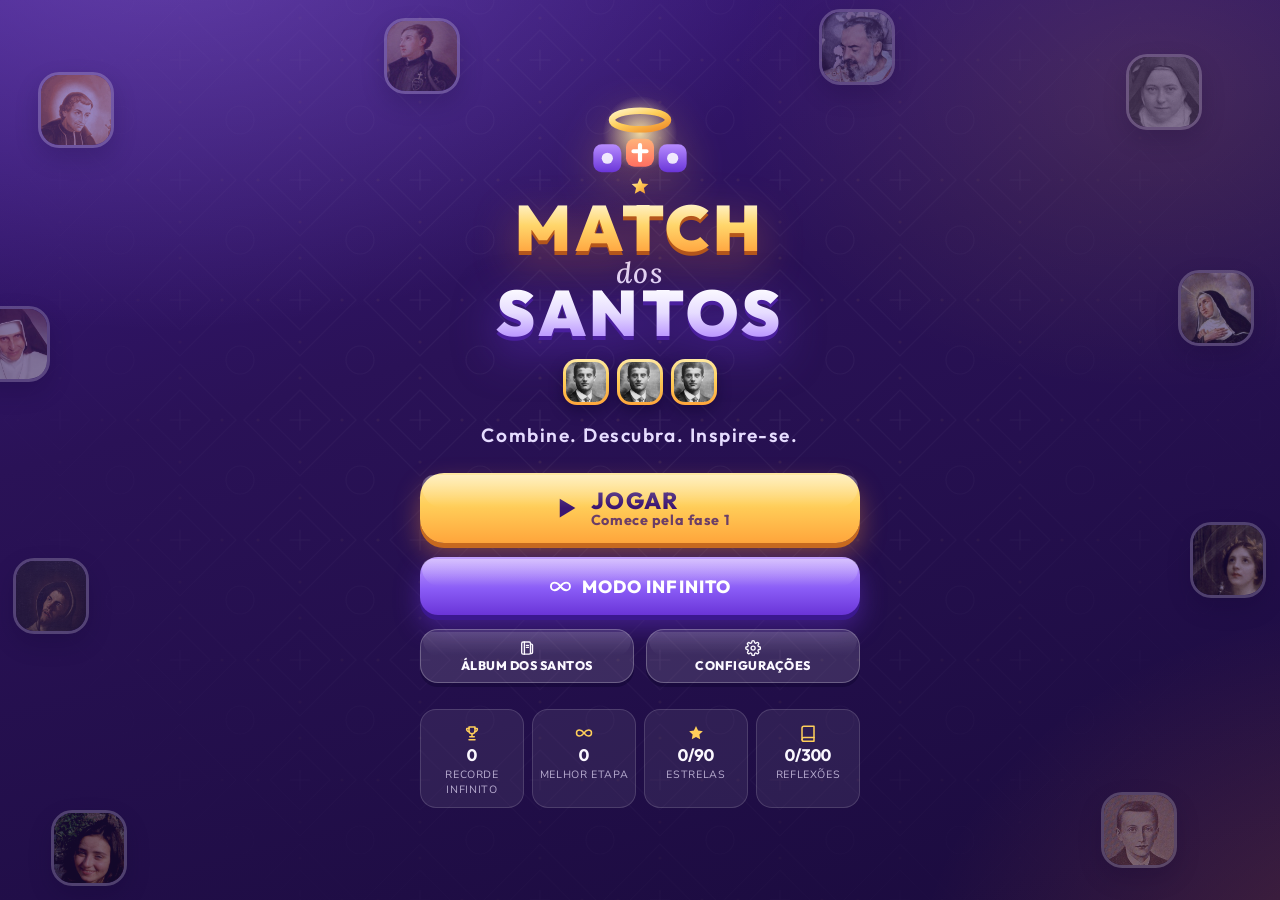
==== commit 29e4f2df: "Corrige janelas (pop-ups) quebradas e compacta em telas baixas - Janelas usam classes próprias com p" ====
--- a/index.html
+++ b/index.html
@@ -75,7 +75,7 @@
     <!-- Configurações -->
     <section class="screen screen-settings" data-screen="settings" aria-label="Configurações" inert></section>
 
-    <div id="modal-root"></div>
+    <div id="sheet-root"></div>
     <div id="toast-root" class="toast-root" aria-live="polite"></div>
     <canvas id="fx-canvas" class="fx-canvas" aria-hidden="true"></canvas>
 
--- a/css/style.css
+++ b/css/style.css
@@ -1597,30 +1597,41 @@
 /* ==========================================================================
    Janelas (modais) e avisos
    ========================================================================== */
-.modal-overlay {
+/* Prefixo "mds-" evita conflito com CSS de extensões que miram ".modal", "popup" ou "overlay". */
+.mds-veil {
   position: fixed;
   inset: 0;
   z-index: 50;
-  display: grid;
-  place-items: center;
+  display: flex;
+  align-items: center;
+  justify-content: center;
   padding: calc(16px + var(--safe-t)) 16px calc(16px + var(--safe-b));
   background: rgba(12, 4, 32, 0.62);
   backdrop-filter: blur(6px);
   -webkit-backdrop-filter: blur(6px);
   animation: fadeIn 0.2s ease both;
-  overflow-y: auto;
-}
-
-.modal-overlay.closing {
+  overflow: hidden;
+}
+
+.mds-veil.closing {
   animation: fadeOut 0.2s ease forwards;
 }
 
-.modal {
+.mds-sheet {
+  /* coluna explícita: cabeçalho fixo, conteúdo rolável, botões fixos */
   position: relative;
+  display: flex !important;
+  flex-direction: column !important;
+  flex-wrap: nowrap !important;
   width: min(460px, 100%);
-  max-height: calc(100dvh - 32px);
-  overflow-y: auto;
-  padding: 26px 22px 22px;
+  max-width: 100%;
+  height: auto;
+  max-height: calc(100vh - 32px);
+  max-height: calc(100dvh - 32px - var(--safe-t) - var(--safe-b));
+  margin: auto;
+  overflow: hidden;
+  color: var(--c-text);
+  text-align: left;
   border-radius: 28px;
   background:
     radial-gradient(400px 200px at 50% -20%, rgba(255, 207, 90, 0.18), transparent 70%),
@@ -1630,11 +1641,18 @@
   animation: modalIn 0.32s cubic-bezier(0.2, 1.3, 0.4, 1) both;
 }
 
-.modal-overlay.closing .modal {
+.mds-veil.closing .mds-sheet {
   animation: modalOut 0.2s ease forwards;
 }
 
-.modal-close {
+.mds-sheet-head {
+  position: relative;
+  display: block;
+  flex: 0 0 auto;
+  padding: 24px 62px 0 22px;
+}
+
+.mds-x {
   position: absolute;
   top: 12px;
   right: 12px;
@@ -1642,7 +1660,8 @@
   height: 38px;
 }
 
-.modal-eyebrow {
+.mds-kicker {
+  display: block;
   font-family: var(--f-display);
   font-size: 0.76rem;
   font-weight: 700;
@@ -1650,34 +1669,86 @@
   text-transform: uppercase;
   color: var(--c-gold);
   margin-bottom: 4px;
-  padding-right: 40px;
-}
-
-.modal-title {
+}
+
+.mds-heading {
+  display: block;
+  margin: 0;
   font-size: 1.6rem;
   font-weight: 800;
-  padding-right: 40px;
-}
-
-.modal-body {
-  margin-top: 12px;
+  line-height: 1.15;
+  color: #ffffff;
+}
+
+.mds-sheet-body {
+  display: block;
+  flex: 1 1 auto;
+  min-height: 0;
+  overflow-x: hidden;
+  overflow-y: auto;
+  overscroll-behavior: contain;
+  padding: 12px 22px 4px;
   line-height: 1.5;
   color: var(--c-lavender);
-}
-
-.modal-actions {
-  display: flex;
+  scrollbar-width: thin;
+  scrollbar-color: rgba(255, 255, 255, 0.3) transparent;
+}
+
+.mds-sheet-actions {
+  display: flex;
+  flex: 0 0 auto;
   flex-wrap: wrap;
   gap: 10px;
-  margin-top: 20px;
-}
-
-.modal-actions .btn {
+  padding: 16px 22px 20px;
+}
+
+.mds-sheet-actions .btn {
   flex: 1 1 120px;
 }
 
-.modal-actions .btn-primary {
+.mds-sheet-actions .btn-primary {
   flex-grow: 2;
+}
+
+/* Telas baixas (notebook com zoom, celular deitado): janela mais compacta */
+@media (max-height: 600px) {
+  .mds-veil {
+    padding-top: calc(8px + var(--safe-t));
+    padding-bottom: calc(8px + var(--safe-b));
+  }
+
+  .mds-sheet {
+    max-height: calc(100vh - 16px);
+    max-height: calc(100dvh - 16px - var(--safe-t) - var(--safe-b));
+    border-radius: 22px;
+  }
+
+  .mds-sheet-head {
+    padding: 14px 56px 0 18px;
+  }
+
+  .mds-x {
+    top: 8px;
+    right: 8px;
+    width: 34px;
+    height: 34px;
+  }
+
+  .mds-heading {
+    font-size: 1.3rem;
+  }
+
+  .mds-sheet-body {
+    padding: 8px 18px 2px;
+  }
+
+  .mds-sheet-actions {
+    padding: 10px 18px 12px;
+  }
+
+  .mds-sheet-actions .btn {
+    min-height: 44px;
+  }
 }
 
 .toast-root {
--- a/css/game.css
+++ b/css/game.css
@@ -664,7 +664,7 @@
   width: 80%;
 }
 
-.board-banner {
+.board-callout {
   position: absolute;
   left: 50%;
   top: 50%;
@@ -688,12 +688,12 @@
   visibility: hidden;
 }
 
-.board-banner.show {
+.board-callout.show {
   visibility: visible;
   animation: bannerInOut 2.4s ease forwards;
 }
 
-.board-banner strong {
+.board-callout strong {
   font-family: var(--f-display);
   font-size: 1.6rem;
   font-weight: 900;
@@ -703,7 +703,7 @@
   color: transparent;
 }
 
-.board-banner span {
+.board-callout span {
   color: var(--c-lavender);
   font-weight: 700;
   font-size: 0.92rem;
@@ -1173,18 +1173,23 @@
   box-shadow: none;
 }
 
-.result-modal .modal-title {
+.sheet-result .mds-sheet-head {
+  padding-left: 22px;
+  padding-right: 22px;
+}
+
+.sheet-result .mds-heading {
   text-align: center;
   font-size: 2rem;
   padding: 0;
 }
 
-.result-modal .modal-eyebrow {
+.sheet-result .mds-kicker {
   text-align: center;
   padding: 0;
 }
 
-.result-modal.win .modal-title {
+.sheet-result.win .mds-heading {
   background: var(--g-gold-text);
   -webkit-background-clip: text;
   background-clip: text;
--- a/css/animations.css
+++ b/css/animations.css
@@ -468,7 +468,7 @@
   animation-duration: 0.9s !important;
 }
 
-body.reduced-motion .board-banner.show {
+body.reduced-motion .board-callout.show {
   animation: none !important;
   opacity: 1;
   transform: translate(-50%, -50%);
--- a/css/responsive.css
+++ b/css/responsive.css
@@ -38,12 +38,23 @@
     font-size: 0.86rem;
   }
 
-  .modal {
-    padding: 22px 16px 16px;
+  .mds-sheet {
     border-radius: 24px;
   }
 
-  .modal-title {
+  .mds-sheet-head {
+    padding: 20px 56px 0 16px;
+  }
+
+  .mds-sheet-body {
+    padding: 10px 16px 2px;
+  }
+
+  .mds-sheet-actions {
+    padding: 14px 16px 16px;
+  }
+
+  .mds-heading {
     font-size: 1.4rem;
   }
 
@@ -426,3 +437,50 @@
     cursor: pointer;
   }
 }
+
+/* ---------- Janelas em telas baixas e largas: conteúdo em duas colunas ---------- */
+@media (max-height: 600px) and (min-width: 640px) {
+  .sheet-preview .mds-sheet,
+  .sheet-tutorial .mds-sheet {
+    width: min(780px, 100%);
+  }
+
+  .level-preview {
+    display: grid;
+    grid-template-columns: minmax(0, 1fr) minmax(0, 1fr);
+    column-gap: 22px;
+    align-items: start;
+  }
+
+  .level-preview h4 {
+    margin-top: 10px;
+  }
+
+  .tutorial {
+    grid-template-columns: 1fr 1fr;
+    column-gap: 22px;
+  }
+
+  .sheet-result .mds-sheet {
+    width: min(620px, 100%);
+  }
+
+  .rstar .icon {
+    width: 44px;
+    height: 44px;
+  }
+
+  .rstar:nth-child(2) .icon {
+    width: 54px;
+    height: 54px;
+  }
+
+  .result {
+    gap: 8px;
+  }
+
+  .result-emblem {
+    width: 60px;
+    height: 60px;
+  }
+}
